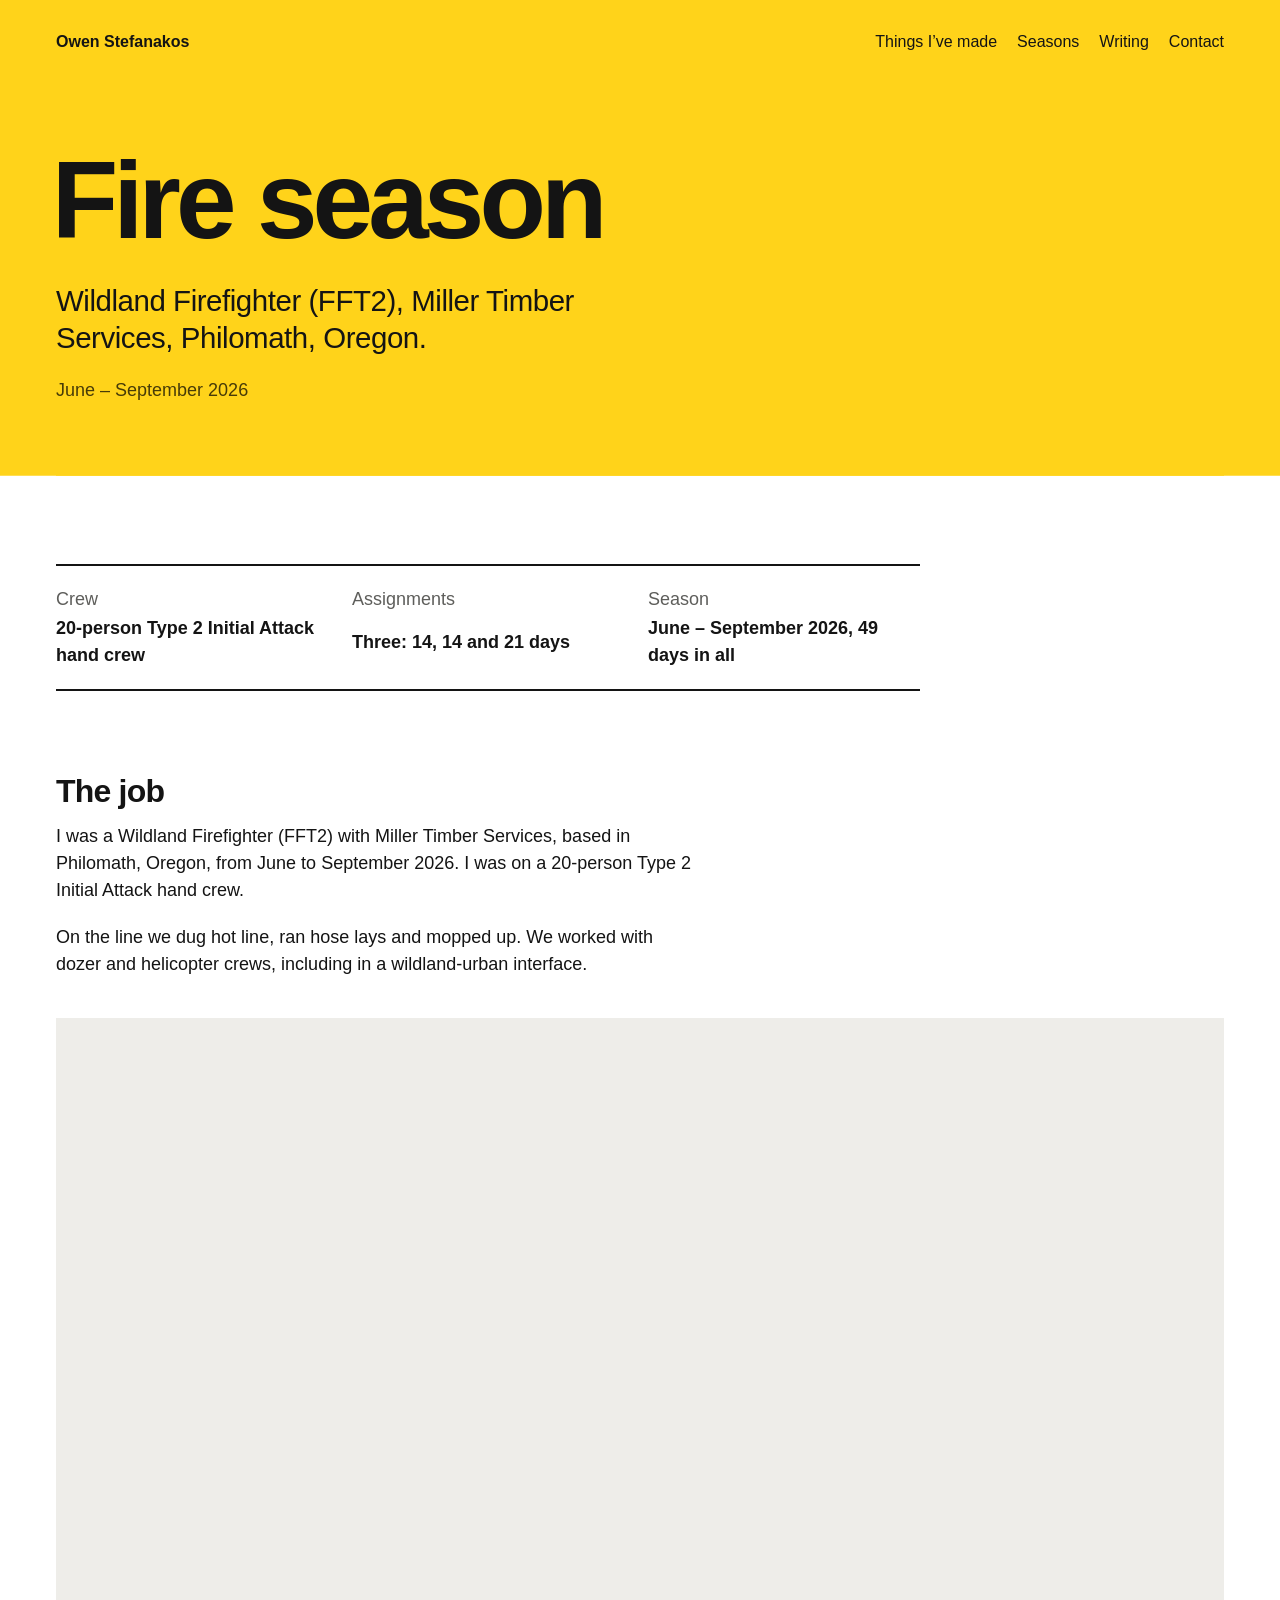
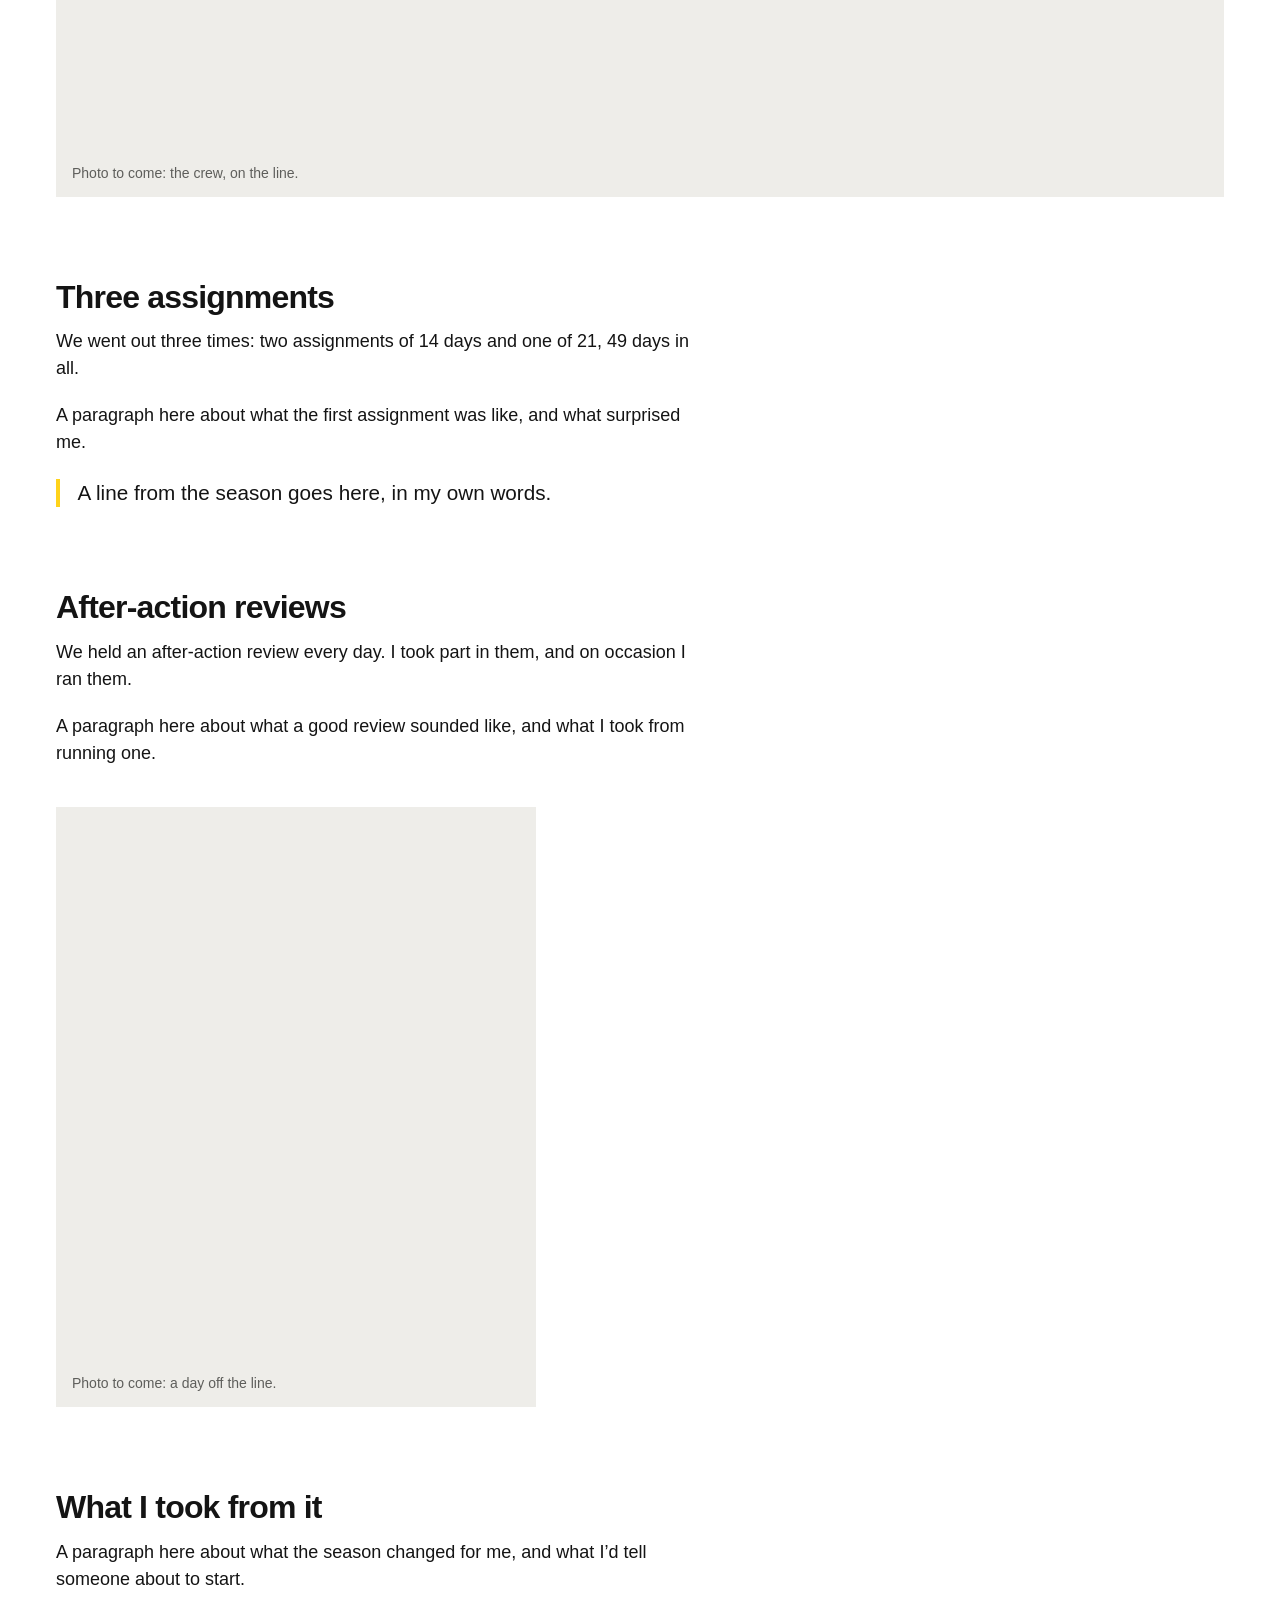
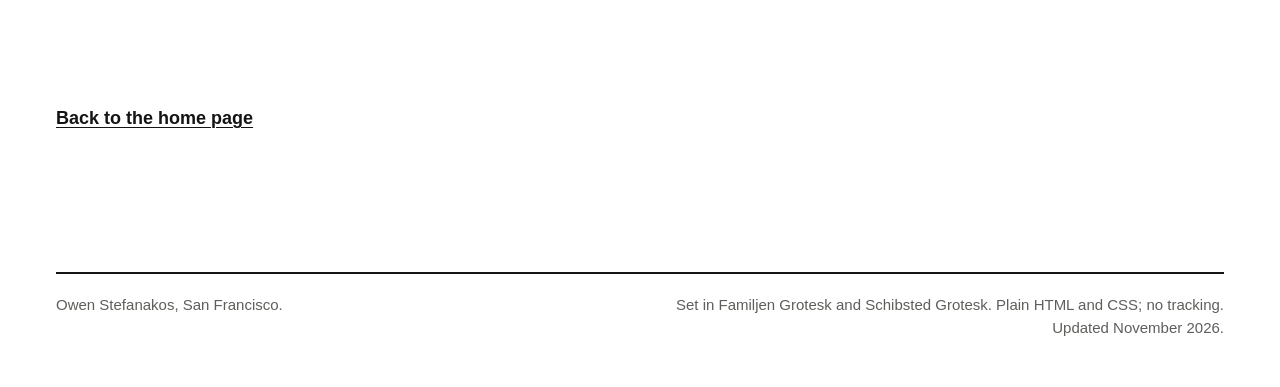
==== fire-season/index.html @ c2322883 "Site v3: yellow opening, two grotesques, Seasons index; pages for the fire season, Procure Maine and" ====
<!doctype html>
<html lang="en">
<head>
<meta charset="utf-8">
<meta name="viewport" content="width=device-width,initial-scale=1">
<title>Fire season · Owen Stefanakos</title>
<meta name="description" content="Owen Stefanakos on the 2026 wildland fire season: a 20-person hand crew, three assignments and 49 days on the line.">
<meta name="color-scheme" content="light dark">
<meta name="theme-color" content="#ffd31a">
<!-- The social card needs full addresses; nothing on the page itself loads from them. -->
<link rel="canonical" href="https://owenstef.github.io/fire-season/">
<meta property="og:type" content="website">
<meta property="og:title" content="Fire season · Owen Stefanakos">
<meta property="og:description" content="Owen Stefanakos on the 2026 wildland fire season: a 20-person hand crew, three assignments and 49 days on the line.">
<meta property="og:url" content="https://owenstef.github.io/fire-season/">
<meta property="og:image" content="https://owenstef.github.io/img/card.png">
<meta property="og:image:width" content="1200">
<meta property="og:image:height" content="630">
<meta property="og:image:alt" content="Owen Stefanakos">
<meta name="twitter:card" content="summary_large_image">
<link rel="icon" href="../img/favicon.png" type="image/png" sizes="32x32">
<link rel="apple-touch-icon" href="../img/apple-touch-icon.png">
<link rel="preload" href="../fonts/familjen-grotesk-latin-wght-normal.woff2" as="font" type="font/woff2" crossorigin>
<link rel="preload" href="../fonts/schibsted-grotesk-latin-wght-normal.woff2" as="font" type="font/woff2" crossorigin>
<link rel="stylesheet" href="../style.css">
</head>
<body>
<a class="skip" href="#main">Skip to the page</a>
<header class="band"><div class="wrap bar"><a class="home" href="../">Owen Stefanakos</a><nav aria-label="Sections"><ul><li><a href="../#made">Things I’ve made</a></li><li><a href="../#seasons">Seasons</a></li><li><a href="../#writing">Writing</a></li><li><a href="../#contact">Contact</a></li></ul></nav></div></header>

<main id="main">
<div class="wrap">
<article>
<header class="piece-head">
<h1>Fire season</h1>
<p class="standfirst">Wildland Firefighter (FFT2), Miller Timber Services, Philomath, Oregon.</p>
<p class="meta">June – September 2026</p>
</header>
<div class="prose">
<dl class="facts">
<div><dt>Crew</dt><dd>20-person Type 2 Initial Attack hand crew</dd></div>
<div><dt>Assignments</dt><dd>Three: 14, 14 and 21 days</dd></div>
<div><dt>Season</dt><dd>June – September 2026, 49 days in all</dd></div>
</dl>

<h2 id="the-job">The job</h2>
<p>I was a Wildland Firefighter (FFT2) with Miller Timber Services, based in Philomath, Oregon, from June to September 2026. I was on a 20-person Type 2 Initial Attack hand crew.</p>
<p>On the line we dug hot line, ran hose lays and mopped up. We worked with dozer and helicopter crews, including in a wildland-urban interface.</p>

<figure class="ph" aria-label="Photo to come"><span class="fill">Photo to come: the crew, on the line.</span></figure>

<h2 id="three-assignments">Three assignments</h2>
<p>We went out three times: two assignments of 14 days and one of 21, 49 days in all.</p>
<p class="fill">A paragraph here about what the first assignment was like, and what surprised me.</p>

<blockquote>
<p class="fill">A line from the season goes here, in my own words.</p>
</blockquote>

<h2 id="after-action-reviews">After-action reviews</h2>
<p>We held an after-action review every day. I took part in them, and on occasion I ran them.</p>
<p class="fill">A paragraph here about what a good review sounded like, and what I took from running one.</p>

<figure class="ph tall" aria-label="Photo to come"><span class="fill">Photo to come: a day off the line.</span></figure>

<h2 id="what-i-took-from-it">What I took from it</h2>
<p class="fill">A paragraph here about what the season changed for me, and what I’d tell someone about to start.</p>
</div>
</article>
<p class="next"><a href="../">Back to the home page</a></p>
</div>
</main>

<div class="wrap">
<footer class="foot">
<p>Owen Stefanakos, San Francisco.</p>
<p>Set in Familjen Grotesk and Schibsted Grotesk. Plain HTML and CSS; no tracking. Updated November 2026.</p>
</footer>
</div>
</body>
</html>
---- style.css ----
/* Owen Stefanakos — one stylesheet for every page.
   To change the look, edit the list just below: colours, the typeface, widths.
   Everything else follows from it. */

/* Two typefaces, both SIL Open Font License (fonts/LICENSE-*.txt):
   Familjen Grotesk for the name and headings, Schibsted Grotesk for reading. */
@font-face {
  font-family: "Familjen Grotesk";
  src: url("fonts/familjen-grotesk-latin-wght-normal.woff2") format("woff2");
  font-weight: 400 700;
  font-display: swap;
}
@font-face {
  font-family: "Schibsted Grotesk";
  src: url("fonts/schibsted-grotesk-latin-wght-normal.woff2") format("woff2");
  font-weight: 400 900;
  font-display: swap;
}

:root {
  --bg: #ffffff;        /* page */
  --ink: #141414;       /* text */
  --muted: #5e5e5b;     /* dates, places, captions */
  --soft: #eeede9;      /* photo placeholders, the odd rule */
  --hl: #ffd31a;        /* the one colour: fire-shirt yellow, used like a highlighter */
  --on-hl: #141414;     /* text on the yellow */
  --font: "Schibsted Grotesk", "Helvetica Neue", Arial, system-ui, sans-serif;
  --display: "Familjen Grotesk", "Helvetica Neue", Arial, system-ui, sans-serif;
  --max: 80rem;         /* widest the page gets */
  --text: 40rem;        /* longest a line of reading text gets */
  --gutter: clamp(1rem, 4.5vw, 3.5rem);
  color-scheme: light dark;
}

@media (prefers-color-scheme: dark) {
  :root {
    --bg: #121211;
    --ink: #edece7;
    --muted: #a4a39d;
    --soft: #242422;
  }
}

/* ---------- base ---------- */

*, *::before, *::after { box-sizing: border-box; }
html { -webkit-text-size-adjust: 100%; text-size-adjust: 100%; }
body {
  margin: 0;
  background: var(--bg);
  color: var(--ink);
  font-family: var(--font);
  font-size: 1.0625rem;
  line-height: 1.5;
  font-kerning: normal;
  -webkit-font-smoothing: antialiased;
}
@media (min-width: 60rem) { body { font-size: 1.125rem; } }

h1, h2, h3, p, ul, ol, figure, dl, dd { margin: 0; }
ul, ol { padding: 0; }
img, svg { display: block; max-width: 100%; height: auto; }

a {
  color: inherit;
  text-decoration-line: underline;
  text-decoration-thickness: 0.075em;
  text-underline-offset: 0.18em;
}
a:hover { background: var(--hl); color: var(--on-hl); text-decoration-color: transparent; }
a:focus-visible { outline: 3px solid var(--ink); outline-offset: 3px; text-decoration: none; }

mark, .hl {
  background: var(--hl);
  color: var(--on-hl);
  padding: 0.02em 0.28em;
  margin: 0 -0.08em;
  -webkit-box-decoration-break: clone;
  box-decoration-break: clone;
}

.skip { position: absolute; left: -999rem; }
.skip:focus { left: var(--gutter); top: 0.75rem; background: var(--hl); color: var(--on-hl); padding: 0.5rem 0.75rem; z-index: 2; }

.wrap { max-width: var(--max); margin: 0 auto; padding: 0 var(--gutter); }

/* Filler Owen has not replaced yet carries class="fill". Uncomment to see it all:
.fill { outline: 2px dashed #e5484d; outline-offset: 2px; } */

/* ---------- top bar ---------- */

.bar {
  display: flex; flex-wrap: wrap; align-items: baseline; justify-content: space-between;
  gap: 0.25rem 1.5rem;
  padding-top: 1.25rem;
  font-size: 1rem;
}
.bar .home { font-weight: 700; text-decoration: none; display: inline-block; padding: 0.6rem 0; }
.bar:has(> .home) { padding-bottom: 0.5rem; }
.bar nav ul { list-style: none; display: flex; flex-wrap: wrap; gap: 0 1.25rem; }
.bar nav a { text-decoration: none; display: inline-block; padding: 0.6rem 0; }
.bar nav a:hover { padding-inline: 0.25rem; margin-inline: -0.25rem; }
.bar nav a[aria-current="page"] { text-decoration: underline; }

/* ---------- home: the opening, a band of the yellow ---------- */

.band { background: var(--hl); color: var(--on-hl); }
header.band { margin-bottom: -1px; padding-bottom: 1px; }
.band .opening { padding-bottom: clamp(3rem, 7vw, 6rem); }
.band a:hover { background: var(--on-hl); color: var(--hl); }
.band a:focus-visible { outline-color: var(--on-hl); }
.band .ph { background: rgb(0 0 0 / 0.085); color: rgb(0 0 0 / 0.7); }
.opening { padding-top: clamp(2rem, 7vw, 5rem); }
.name {
  font-family: var(--display);
  font-size: clamp(3.6rem, 13.5vw, 11.5rem);
  font-weight: 700;
  line-height: 0.84;
  letter-spacing: -0.05em;
  margin-left: -0.055em;
  overflow-wrap: anywhere;
}
.opening-grid {
  display: grid; gap: 2rem;
  margin-top: clamp(1.75rem, 4vw, 3rem);
}
.intro {
  font-size: clamp(1.375rem, 2.55vw, 2.125rem);
  line-height: 1.22;
  letter-spacing: -0.015em;
  max-width: 30ch;
}
.now { margin-top: 1.5rem; max-width: 36rem; }
.now b { font-weight: 700; background: var(--on-hl); color: var(--hl); padding: 0.05em 0.35em; margin-right: 0.35em; }
.opening .ph { aspect-ratio: 4 / 5; }
@media (min-width: 56rem) {
  .opening-grid { grid-template-columns: repeat(12, 1fr); gap: 1.5rem; align-items: start; }
  .opening-grid > .words { grid-column: 1 / span 7; }
  .opening-grid > figure { grid-column: 9 / span 4; margin-top: 0.5rem; }
}

/* ---------- sections ---------- */

.block { margin-top: clamp(5rem, 11vw, 9rem); scroll-margin-top: 1.5rem; }
.block > h2, .block-head h2 {
  font-family: var(--display);
  font-size: clamp(2.25rem, 5.4vw, 4.5rem);
  font-weight: 700;
  line-height: 1;
  letter-spacing: -0.035em;
}
.block-head { display: grid; gap: 0.75rem; margin-bottom: clamp(1.75rem, 4vw, 3rem); }
.block-head p { color: var(--muted); max-width: 34rem; }
.block > h2 { margin-bottom: clamp(1.75rem, 4vw, 3rem); }

h3 { font-family: var(--display); font-size: 1.5rem; font-weight: 700; line-height: 1.15; letter-spacing: -0.02em; }
.years { color: var(--muted); font-weight: 400; }

/* ---------- things I've made ---------- */

.lead-work { display: grid; gap: 1.25rem 1.5rem; }
.lead-work h3 { font-size: clamp(1.75rem, 3.2vw, 2.5rem); }
.lead-work .words p { margin-top: 0.75rem; max-width: 30rem; }
.lead-work .shot { background: var(--soft); padding: clamp(0.75rem, 2.5vw, 2rem) clamp(0.75rem, 2.5vw, 2rem) 0; overflow: hidden; }
.lead-work .shot img { box-shadow: 0 0 0 1px rgb(0 0 0 / 0.06); }
@media (min-width: 56rem) {
  .lead-work { grid-template-columns: repeat(12, 1fr); align-items: end; }
  .lead-work > figure { grid-column: 1 / span 8; }
  .lead-work > .words { grid-column: 9 / span 4; padding-bottom: 0.25rem; }
}

.works { display: grid; gap: 3rem 1.5rem; margin-top: clamp(3.5rem, 7vw, 5.5rem); }
.works .ph { aspect-ratio: 3 / 2; }
.works h3 { margin-top: 1rem; }
.works p { margin-top: 0.5rem; max-width: 32rem; }
@media (min-width: 46rem) { .works { grid-template-columns: 1fr 1fr; } .works > :nth-child(2) { margin-top: clamp(3rem, 8vw, 7rem); } }

.smaller { margin-top: clamp(3.5rem, 7vw, 5rem); display: grid; gap: 0.5rem; }
.smaller h3 { font-size: 1.125rem; font-weight: 700; letter-spacing: 0; }
.smaller ul { list-style: none; display: grid; gap: 0.6rem; max-width: 42rem; }
.smaller li strong { font-weight: 700; }

.more-link { display: inline-block; margin-top: 1rem; font-weight: 700; }

/* ---------- photo placeholders: a <figure class="ph"> until there is a picture ---------- */

.ph {
  background: var(--soft);
  display: flex; align-items: flex-end;
  padding: 0.85rem 1rem;
  color: var(--muted);
  font-size: 0.875rem; line-height: 1.35;
}
figure.photo img { width: 100%; }
figcaption { color: var(--muted); font-size: 0.9375rem; margin-top: 0.6rem; max-width: var(--text); }
.ph figcaption, .ph > span { margin: 0; }

/* ---------- seasons: everything, newest first ---------- */

.seasons { display: grid; }
.year { display: grid; gap: 0.25rem 1.5rem; padding: 1.5rem 0 1.75rem; border-top: 2px solid var(--ink); }
.year:last-child { border-bottom: 2px solid var(--ink); }
.year > h3 { font-size: clamp(1.75rem, 3.4vw, 2.75rem); font-weight: 700; letter-spacing: -0.03em; line-height: 1; }
.year ol { list-style: none; display: grid; gap: 0.9rem; }
.entry { display: grid; gap: 0 1.5rem; }
.entry .when, .entry .where { color: var(--muted); }
.entry .what { max-width: 36rem; }
.entry .what strong { font-weight: 700; }
@media (max-width: 47.99rem) {
  .entry .when { order: 2; font-size: 0.9375rem; }
  .entry .where { order: 3; font-size: 0.9375rem; }
  .entry .when::after { content: ""; }
}
@media (min-width: 48rem) {
  .year { grid-template-columns: repeat(12, 1fr); }
  .year > h3 { grid-column: 1 / span 2; }
  .year ol { grid-column: 3 / span 10; }
  .entry { grid-template-columns: 11rem 1fr 13rem; }
  .entry .where { text-align: right; }
}

/* ---------- writing ---------- */

.writing { display: grid; gap: 2.5rem; }
.feature-piece h3 { font-size: clamp(1.75rem, 3.4vw, 2.75rem); font-weight: 700; letter-spacing: -0.03em; max-width: 22ch; line-height: 1.05; }
.feature-piece .source { color: var(--muted); margin-top: 0.75rem; max-width: 40rem; }
.feature-piece p.abstract { margin-top: 1rem; max-width: var(--text); }
.pieces { list-style: none; display: grid; gap: 0.75rem; }
.pieces .tag { color: var(--muted); }
@media (min-width: 56rem) {
  .writing { grid-template-columns: repeat(12, 1fr); }
  .feature-piece { grid-column: 1 / span 8; }
  .pieces { grid-column: 9 / span 4; align-content: start; padding-top: 0.5rem; }
}

/* ---------- off the clock, contact ---------- */

.big-line {
  font-size: clamp(1.5rem, 3.3vw, 2.75rem);
  line-height: 1.15;
  letter-spacing: -0.02em;
  max-width: 28ch;
}
.aside-line { margin-top: 1.25rem; color: var(--muted); max-width: 36rem; }
.email {
  display: inline-block;
  font-family: var(--display);
  font-size: clamp(1.6rem, 6vw, 4.75rem);
  font-weight: 700; letter-spacing: -0.04em; line-height: 1.05;
  text-decoration-thickness: 0.06em; text-underline-offset: 0.12em;
  overflow-wrap: anywhere;
}
.contact-more { margin-top: 1.25rem; display: flex; flex-wrap: wrap; gap: 0.25rem 1.5rem; }
.contact-more a { display: inline-block; padding: 0.5rem 0; }

/* ---------- footer ---------- */

.foot {
  margin-top: clamp(5rem, 11vw, 9rem);
  padding: 1.25rem 0 3rem;
  border-top: 2px solid var(--ink);
  color: var(--muted); font-size: 0.9375rem;
  display: grid; gap: 0.5rem;
}
@media (min-width: 48rem) { .foot { grid-template-columns: 1fr 1fr; } .foot p:last-child { text-align: right; } }

/* ---------- a page of its own (a write-up) ---------- */

/* The title of a page sits on the yellow, like the opening of the home page. */
.piece-head {
  padding-top: clamp(2rem, 7vw, 5rem); padding-bottom: clamp(2.5rem, 6vw, 4.5rem);
  background: var(--hl); color: var(--on-hl);
  box-shadow: 0 0 0 100vmax var(--hl); clip-path: inset(0 -100vmax);
}
.piece-head a:hover { background: var(--on-hl); color: var(--hl); }
.piece-head h1 {
  font-family: var(--display);
  font-size: clamp(2.75rem, 8.5vw, 7rem);
  font-weight: 700; line-height: 0.92; letter-spacing: -0.045em;
  max-width: 14ch; margin-left: -0.04em;
  overflow-wrap: anywhere;
}
.piece-head .standfirst {
  margin-top: clamp(1.25rem, 3vw, 2rem);
  font-size: clamp(1.3rem, 2.3vw, 1.875rem); line-height: 1.25; letter-spacing: -0.015em;
  max-width: 32ch;
}
.piece-head .meta { margin-top: 1.25rem; color: rgb(0 0 0 / 0.72); }

.prose { margin-top: clamp(3rem, 7vw, 5.5rem); }
.prose > * { max-width: var(--text); }
.prose > * + * { margin-top: 1.1em; }
.prose h2 {
  font-family: var(--display);
  font-size: clamp(1.5rem, 2.6vw, 2rem); font-weight: 700; letter-spacing: -0.025em; line-height: 1.1;
  margin-top: 2.6em; scroll-margin-top: 1.5rem;
}
.prose h2 + * { margin-top: 0.75em; }
.prose ul, .prose ol { padding-left: 1.25em; }
.prose li + li { margin-top: 0.5em; }
.prose li::marker { color: var(--muted); }
.prose strong { font-weight: 700; }
.prose blockquote { margin-left: 0; padding-left: 1.1rem; border-left: 4px solid var(--hl); font-size: 1.15em; line-height: 1.35; }
.prose figure { max-width: 100%; margin-top: 2.5rem; margin-bottom: 2.5rem; }
.prose figure.wide { max-width: 100%; }
.prose figure.mid { max-width: 54rem; }
.prose figure.narrow { max-width: 24.375rem; }
.prose .ph { aspect-ratio: 3 / 2; }
.prose .ph.tall { aspect-ratio: 4 / 5; max-width: 30rem; }
.prose .shot { background: var(--soft); padding: clamp(0.75rem, 2.5vw, 2rem); }
.prose .facts { display: grid; gap: 0.5rem 1.5rem; padding: 1.25rem 0; border-top: 2px solid var(--ink); border-bottom: 2px solid var(--ink); max-width: 54rem; }
.prose .facts dt { color: var(--muted); }
.prose .facts dd { margin: 0; font-weight: 700; }
@media (min-width: 40rem) { .prose .facts { grid-template-columns: repeat(3, 1fr); } .prose .facts div { display: grid; gap: 0.15rem; } }

.next { margin-top: clamp(4rem, 9vw, 7rem); font-weight: 700; }

/* Diagrams in a write-up (inline SVG) */
.diagram text { fill: var(--ink); font-family: var(--font); }
.diagram .lbl { font-weight: 700; }
.diagram .box { fill: none; stroke: var(--ink); stroke-width: 1.5; }
.diagram .key { fill: var(--hl); stroke: var(--ink); stroke-width: 1.5; }
.diagram .key + text, .diagram .key ~ text.on-key { fill: var(--on-hl); }
.diagram .flow { fill: none; stroke: var(--ink); stroke-width: 1.5; }
.diagram .tip { fill: var(--ink); stroke: none; }
.diagram .rule { stroke: var(--soft); stroke-width: 2; }
.diagram-tall { display: none; }
@media (max-width: 40rem) { .diagram-wide { display: none; } .diagram-tall { display: block; } }

/* ---------- movement: pages cross-fade where the browser can ---------- */

@view-transition { navigation: auto; }
@media (prefers-reduced-motion: reduce) {
  @view-transition { navigation: none; }
  html { scroll-behavior: auto; }
}
@media (prefers-reduced-motion: no-preference) { html { scroll-behavior: smooth; } }
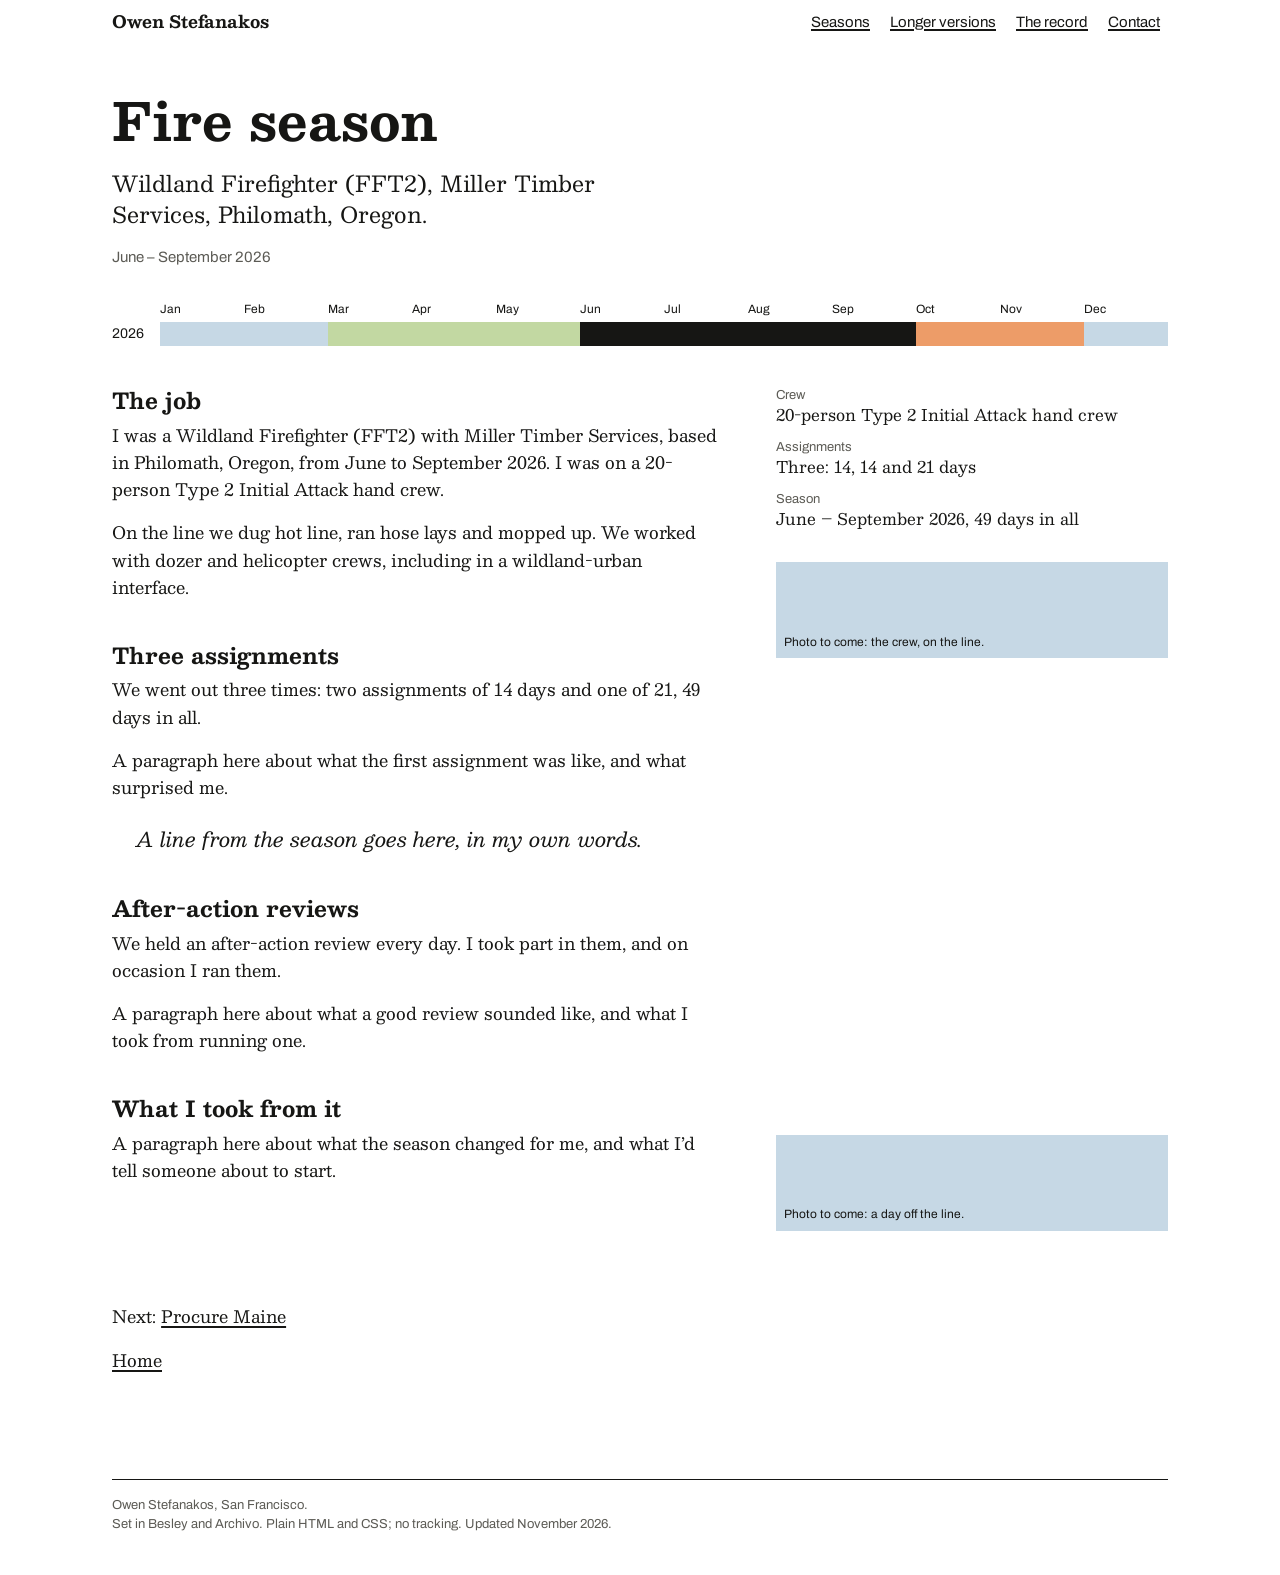
==== commit 79761088: "Site v4: a chart of seasons, Besley and Archivo, margin-column pages (from job-search-agent b2ffe3f)" ====
--- a/fire-season/index.html
+++ b/fire-season/index.html
@@ -1,4 +1,4 @@
-<!doctype html>
+<!DOCTYPE html>
 <html lang="en">
 <head>
 <meta charset="utf-8">
@@ -6,7 +6,8 @@
 <title>Fire season · Owen Stefanakos</title>
 <meta name="description" content="Owen Stefanakos on the 2026 wildland fire season: a 20-person hand crew, three assignments and 49 days on the line.">
 <meta name="color-scheme" content="light dark">
-<meta name="theme-color" content="#ffd31a">
+<meta name="theme-color" content="#ffffff" media="(prefers-color-scheme: light)">
+<meta name="theme-color" content="#131312" media="(prefers-color-scheme: dark)">
 <!-- The social card needs full addresses; nothing on the page itself loads from them. -->
 <link rel="canonical" href="https://owenstef.github.io/fire-season/">
 <meta property="og:type" content="website">
@@ -20,34 +21,50 @@
 <meta name="twitter:card" content="summary_large_image">
 <link rel="icon" href="../img/favicon.png" type="image/png" sizes="32x32">
 <link rel="apple-touch-icon" href="../img/apple-touch-icon.png">
-<link rel="preload" href="../fonts/familjen-grotesk-latin-wght-normal.woff2" as="font" type="font/woff2" crossorigin>
-<link rel="preload" href="../fonts/schibsted-grotesk-latin-wght-normal.woff2" as="font" type="font/woff2" crossorigin>
+<link rel="preload" href="../fonts/besley-latin-wght-normal.woff2" as="font" type="font/woff2" crossorigin>
+<link rel="preload" href="../fonts/archivo-latin-wdth-normal.woff2" as="font" type="font/woff2" crossorigin>
 <link rel="stylesheet" href="../style.css">
 </head>
 <body>
 <a class="skip" href="#main">Skip to the page</a>
-<header class="band"><div class="wrap bar"><a class="home" href="../">Owen Stefanakos</a><nav aria-label="Sections"><ul><li><a href="../#made">Things I’ve made</a></li><li><a href="../#seasons">Seasons</a></li><li><a href="../#writing">Writing</a></li><li><a href="../#contact">Contact</a></li></ul></nav></div></header>
 
-<main id="main">
-<div class="wrap">
+<header class="wrap top">
+<a class="name" href="../">Owen Stefanakos</a>
+<nav aria-label="Sections">
+<ul>
+<li><a href="../#seasons">Seasons</a></li>
+<li><a href="../#longer">Longer versions</a></li>
+<li><a href="../#record">The record</a></li>
+<li><a href="../#contact">Contact</a></li>
+</ul>
+</nav>
+</header>
+
+<main id="main" class="wrap">
 <article>
-<header class="piece-head">
+<header class="pagehead">
 <h1>Fire season</h1>
-<p class="standfirst">Wildland Firefighter (FFT2), Miller Timber Services, Philomath, Oregon.</p>
+<p class="lede">Wildland Firefighter (FFT2), Miller Timber Services, Philomath, Oregon.</p>
 <p class="meta">June – September 2026</p>
 </header>
-<div class="prose">
-<dl class="facts">
+<div class="strip big" aria-hidden="true">
+<div class="mo"><span data-m="J">Jan</span><span data-m="F">Feb</span><span data-m="M">Mar</span><span data-m="A">Apr</span><span data-m="M">May</span><span data-m="J">Jun</span><span data-m="J">Jul</span><span data-m="A">Aug</span><span data-m="S">Sep</span><span data-m="O">Oct</span><span data-m="N">Nov</span><span data-m="D">Dec</span></div>
+<div class="sr"><span>2026</span><div><i class="sb f6 t9"></i></div></div>
+</div>
+
+<div class="body">
+<aside class="facts side" aria-label="Facts">
+<dl>
 <div><dt>Crew</dt><dd>20-person Type 2 Initial Attack hand crew</dd></div>
 <div><dt>Assignments</dt><dd>Three: 14, 14 and 21 days</dd></div>
 <div><dt>Season</dt><dd>June – September 2026, 49 days in all</dd></div>
 </dl>
+</aside>
 
 <h2 id="the-job">The job</h2>
 <p>I was a Wildland Firefighter (FFT2) with Miller Timber Services, based in Philomath, Oregon, from June to September 2026. I was on a 20-person Type 2 Initial Attack hand crew.</p>
+<figure class="ph side" aria-label="Photo to come"><span class="fill">Photo to come: the crew, on the line.</span></figure>
 <p>On the line we dug hot line, ran hose lays and mopped up. We worked with dozer and helicopter crews, including in a wildland-urban interface.</p>
-
-<figure class="ph" aria-label="Photo to come"><span class="fill">Photo to come: the crew, on the line.</span></figure>
 
 <h2 id="three-assignments">Three assignments</h2>
 <p>We went out three times: two assignments of 14 days and one of 21, 49 days in all.</p>
@@ -61,21 +78,23 @@
 <p>We held an after-action review every day. I took part in them, and on occasion I ran them.</p>
 <p class="fill">A paragraph here about what a good review sounded like, and what I took from running one.</p>
 
-<figure class="ph tall" aria-label="Photo to come"><span class="fill">Photo to come: a day off the line.</span></figure>
-
 <h2 id="what-i-took-from-it">What I took from it</h2>
+<figure class="ph side" aria-label="Photo to come"><span class="fill">Photo to come: a day off the line.</span></figure>
 <p class="fill">A paragraph here about what the season changed for me, and what I’d tell someone about to start.</p>
 </div>
 </article>
-<p class="next"><a href="../">Back to the home page</a></p>
-</div>
+
+<nav class="next" aria-label="Next page">
+<p>Next: <a href="../procure-maine/">Procure Maine</a></p>
+<p><a href="../">Home</a></p>
+</nav>
 </main>
 
-<div class="wrap">
-<footer class="foot">
+<footer class="wrap">
+<div class="foot">
 <p>Owen Stefanakos, San Francisco.</p>
-<p>Set in Familjen Grotesk and Schibsted Grotesk. Plain HTML and CSS; no tracking. Updated November 2026.</p>
+<p>Set in Besley and Archivo. Plain HTML and CSS; no tracking. Updated November 2026.</p>
+</div>
 </footer>
-</div>
 </body>
 </html>
--- a/style.css
+++ b/style.css
@@ -1,337 +1,705 @@
-/* Owen Stefanakos — one stylesheet for every page.
-   To change the look, edit the list just below: colours, the typeface, widths.
+/* Owen Stefanakos: one stylesheet for the whole site.
+   To change the look, edit the list of tokens just below: colours, typefaces, widths.
    Everything else follows from it. */
 
-/* Two typefaces, both SIL Open Font License (fonts/LICENSE-*.txt):
-   Familjen Grotesk for the name and headings, Schibsted Grotesk for reading. */
-@font-face {
-  font-family: "Familjen Grotesk";
-  src: url("fonts/familjen-grotesk-latin-wght-normal.woff2") format("woff2");
-  font-weight: 400 700;
-  font-display: swap;
-}
-@font-face {
-  font-family: "Schibsted Grotesk";
-  src: url("fonts/schibsted-grotesk-latin-wght-normal.woff2") format("woff2");
-  font-weight: 400 900;
-  font-display: swap;
-}
+/* ---------- tokens ---------- */
 
 :root {
-  --bg: #ffffff;        /* page */
-  --ink: #141414;       /* text */
-  --muted: #5e5e5b;     /* dates, places, captions */
-  --soft: #eeede9;      /* photo placeholders, the odd rule */
-  --hl: #ffd31a;        /* the one colour: fire-shirt yellow, used like a highlighter */
-  --on-hl: #141414;     /* text on the yellow */
-  --font: "Schibsted Grotesk", "Helvetica Neue", Arial, system-ui, sans-serif;
-  --display: "Familjen Grotesk", "Helvetica Neue", Arial, system-ui, sans-serif;
-  --max: 80rem;         /* widest the page gets */
-  --text: 40rem;        /* longest a line of reading text gets */
-  --gutter: clamp(1rem, 4.5vw, 3.5rem);
+  --paper: #ffffff;     /* page background */
+  --ink: #161614;       /* text, bars, lines */
+  --muted: #5c5b55;     /* small print: dates, places, captions */
+  --winter: #c6d8e5;    /* the four season fields behind the chart */
+  --spring: #c2d8a2;
+  --summer: #ffd42e;
+  --hl: #ffd42e;        /* link highlighter: stays bright in the dark scheme too */
+  --fall: #ed9c68;
+  --line: #161614;      /* the one line over the footer */
+  --serif: "Besley", "Besley Fallback", Georgia, serif;
+  --sans: "Archivo", "Archivo Fallback", Arial, sans-serif;
+  --measure: 72rem;     /* widest the page gets */
+  --prose: 38rem;       /* longest a line of reading text gets */
+  --gap: clamp(3.5rem, 8vw, 6rem);   /* space between sections */
+  --side: clamp(1.125rem, 4vw, 3rem);
+  --yc: 3.75rem;          /* width of the year column in the chart */
   color-scheme: light dark;
 }
+@media (min-width: 60rem) { :root { --yc: 4.5rem; } }
 
 @media (prefers-color-scheme: dark) {
   :root {
-    --bg: #121211;
+    --paper: #131312;
     --ink: #edece7;
-    --muted: #a4a39d;
-    --soft: #242422;
+    --muted: #a3a29b;
+    --winter: #24425a;
+    --spring: #33522a;
+    --summer: #776000;
+    --fall: #713a1b;
   }
 }
 
+/* ---------- fonts ----------
+   Besley (a Clarendon) for the name, headings and reading; Archivo (a gothic,
+   with a width axis) for small print and the chart. Both SIL Open Font
+   License, files and licences in fonts/. The two "Fallback" faces are the
+   system font stretched to the same size, so the page does not jump when the
+   real font arrives. */
+@font-face {
+  font-family: "Besley";
+  src: url("fonts/besley-latin-wght-normal.woff2") format("woff2");
+  font-weight: 400 900;
+  font-style: normal;
+  font-display: swap;
+}
+@font-face {
+  font-family: "Besley";
+  src: url("fonts/besley-latin-wght-italic.woff2") format("woff2");
+  font-weight: 400 900;
+  font-style: italic;
+  font-display: swap;
+}
+@font-face {
+  font-family: "Archivo";
+  src: url("fonts/archivo-latin-wdth-normal.woff2") format("woff2");
+  font-weight: 100 900;
+  font-stretch: 62% 125%;
+  font-style: normal;
+  font-display: swap;
+}
+@font-face {
+  font-family: "Besley Fallback";
+  src: local("Georgia");
+  size-adjust: 107%;
+}
+@font-face {
+  font-family: "Archivo Fallback";
+  src: local("Arial");
+  size-adjust: 97.4%;
+}
+
+/* To see every placeholder on the page, uncomment this rule.
+.fill { outline: 2px dashed #d33; outline-offset: 2px; } */
+
 /* ---------- base ---------- */
 
 *, *::before, *::after { box-sizing: border-box; }
-html { -webkit-text-size-adjust: 100%; text-size-adjust: 100%; }
+html {
+  -webkit-text-size-adjust: 100%;
+  text-size-adjust: 100%;
+  scroll-behavior: smooth;
+  scroll-padding-top: 1rem;
+}
 body {
   margin: 0;
-  background: var(--bg);
+  background: var(--paper);
   color: var(--ink);
-  font-family: var(--font);
+  font-family: var(--serif);
   font-size: 1.0625rem;
+  line-height: 1.6;
+  font-kerning: normal;
+  overflow-wrap: break-word;
+  -webkit-font-smoothing: antialiased;
+}
+h1, h2, h3, p, ul, ol, figure { margin: 0; }
+ul, ol { padding: 0; list-style: none; }
+img { max-width: 100%; }
+
+@view-transition { navigation: auto; }
+@media (prefers-reduced-motion: reduce) {
+  html { scroll-behavior: auto; }
+  @view-transition { navigation: none; }
+}
+
+.wrap {
+  max-width: var(--measure);
+  margin-inline: auto;
+  padding-inline: var(--side);
+}
+
+/* Links: ink and underlined; highlighter yellow when pointed at or focused. */
+a {
+  color: var(--ink);
+  text-decoration: underline;
+  text-decoration-thickness: 1.5px;
+  text-underline-offset: .15em;
+}
+a:hover, a:focus-visible {
+  background: var(--hl);
+  color: #161614;
+}
+:focus-visible {
+  outline: 3px solid var(--ink);
+  outline-offset: 3px;
+}
+
+.skip {
+  position: absolute;
+  left: -999rem;
+  top: 0;
+  padding: .75rem 1rem;
+  background: var(--paper);
+  font-family: var(--sans);
+}
+.skip:focus { left: 0; z-index: 10; }
+
+/* Every heading: Besley bold. */
+h2 {
+  font-weight: 700;
+  font-size: 1.75rem;
+  line-height: 1.2;
+  margin-bottom: .5rem;
+}
+h3 { font-weight: 600; font-size: 1.25rem; line-height: 1.25; }
+section { margin-top: var(--gap); }
+section > p { max-width: var(--prose); }
+#seasons > p { max-width: none; }
+#seasons { margin-top: 3rem; }
+
+/* ---------- top line ---------- */
+/* The home page has only the nav; the other pages put the name before it. */
+
+.top {
+  display: flex;
+  flex-wrap: wrap;
+  align-items: center;
+  column-gap: 1rem;
+}
+.top nav { flex: 1 1 auto; }
+.top .name {
+  font-family: var(--serif);
+  font-weight: 700;
+  font-size: 1.0625rem;
+  text-decoration: none;
+}
+.top .name:hover, .top .name:focus-visible { text-decoration: underline; }
+.top ul {
+  display: flex;
+  flex-wrap: wrap;
+  justify-content: flex-end;
+  column-gap: .25rem;
+  font-family: var(--sans);
+  font-size: .9375rem;
+}
+.top ul a {
+  display: inline-flex;
+  align-items: center;
+  min-height: 2.75rem;
+  padding-inline: .5rem;
+}
+.top .name { display: inline-flex; align-items: center; min-height: 2.75rem; }
+@media (max-width: 30rem) {
+  .top nav { flex-basis: 100%; }
+  .top ul { justify-content: flex-start; column-gap: 0; margin-inline: -.5rem; }
+  .top ul a { padding-inline: .4rem; }
+}
+
+/* ---------- masthead ---------- */
+
+.mast {
+  display: grid;
+  grid-template-columns: repeat(12, minmax(0, 1fr));
+  column-gap: 1.5rem;
+  margin-top: .25rem;
+}
+.mast h1 {
+  grid-column: 1 / 9;
+  font-weight: 700;
+  font-size: clamp(2.25rem, 1.4rem + 3.2vw, 3.5rem);
+  line-height: 1.05;
+  overflow-wrap: anywhere;   /* only matters at extreme zoom */
+}
+.intro {
+  grid-column: 1 / 9;
+  max-width: 40rem;
+  margin-top: 1rem;
+  font-size: clamp(1.1875rem, 1rem + .9vw, 1.5rem);
+  line-height: 1.4;
+}
+.now { grid-column: 1 / 9; max-width: var(--prose); margin-top: 1rem; }
+.now b { font-weight: 700; }
+
+/* Portrait slot and the three contact lines, bottom-aligned with the text. */
+.mast-side {
+  grid-column: 9 / 13;
+  grid-row: 1 / 4;
+  align-self: start;
+  justify-self: end;
+  width: 11rem;
+  margin: .5rem 0 -2rem;   /* lines the portrait up with the top of the name's letters; it may hang into the gap below, so it does not push the chart down */
+  display: flex;
+  flex-direction: column;
+  gap: .875rem;
+  font-family: var(--sans);
+  font-size: .9375rem;
   line-height: 1.5;
-  font-kerning: normal;
-  -webkit-font-smoothing: antialiased;
-}
-@media (min-width: 60rem) { body { font-size: 1.125rem; } }
-
-h1, h2, h3, p, ul, ol, figure, dl, dd { margin: 0; }
-ul, ol { padding: 0; }
-img, svg { display: block; max-width: 100%; height: auto; }
-
-a {
-  color: inherit;
-  text-decoration-line: underline;
-  text-decoration-thickness: 0.075em;
-  text-underline-offset: 0.18em;
-}
-a:hover { background: var(--hl); color: var(--on-hl); text-decoration-color: transparent; }
-a:focus-visible { outline: 3px solid var(--ink); outline-offset: 3px; text-decoration: none; }
-
-mark, .hl {
-  background: var(--hl);
-  color: var(--on-hl);
-  padding: 0.02em 0.28em;
-  margin: 0 -0.08em;
-  -webkit-box-decoration-break: clone;
-  box-decoration-break: clone;
-}
-
-.skip { position: absolute; left: -999rem; }
-.skip:focus { left: var(--gutter); top: 0.75rem; background: var(--hl); color: var(--on-hl); padding: 0.5rem 0.75rem; z-index: 2; }
-
-.wrap { max-width: var(--max); margin: 0 auto; padding: 0 var(--gutter); }
-
-/* Filler Owen has not replaced yet carries class="fill". Uncomment to see it all:
-.fill { outline: 2px dashed #e5484d; outline-offset: 2px; } */
-
-/* ---------- top bar ---------- */
-
-.bar {
-  display: flex; flex-wrap: wrap; align-items: baseline; justify-content: space-between;
-  gap: 0.25rem 1.5rem;
-  padding-top: 1.25rem;
+}
+.mast-side .portrait { width: 11rem; }
+.mast-side p { display: block; }
+
+@media (max-width: 47.99rem) {
+  .mast { grid-template-columns: minmax(0, 1fr) 5.5rem; column-gap: 1rem; }
+  .mast h1 { grid-column: 1; grid-row: 1; align-self: end; }
+  .mast-side { display: contents; }
+  .mast-side .portrait {
+    grid-column: 2; grid-row: 1;
+    width: 5.5rem;
+    margin-top: 0;
+  }
+  .intro, .now { grid-column: 1 / -1; }
+  .mast-side .lines {
+    grid-column: 1 / -1;
+    margin-top: 1rem;
+    font-family: var(--sans);
+    font-size: .9375rem;
+    line-height: 1.5;
+  }
+}
+
+/* ---------- photo slot ---------- */
+
+.ph {
+  display: flex;
+  align-items: flex-end;
+  padding: .5rem;
+  background: var(--winter);
+  font-family: var(--sans);
+  font-size: .75rem;
+  line-height: 1.3;
+  color: var(--ink);
+  overflow: hidden;
+}
+.portrait { aspect-ratio: 4 / 5; }
+@media (max-width: 47.99rem) { .ph { padding: .375rem; } }
+.photo img { width: 100%; height: auto; display: block; }
+
+/* ---------- the chart ---------- */
+
+.key {
+  margin-top: 1rem;
+  font-family: var(--sans);
+  font-size: .875rem;
+  color: var(--muted);
+  max-width: none;
+  display: flex;
+  flex-wrap: wrap;
+  gap: .25rem 1.25rem;
+}
+.key span { display: inline-flex; align-items: baseline; }
+.key i {
+  display: inline-block;
+  width: 1.5rem;
+  height: .75rem;
+  margin-right: .375rem;
+  flex: none;
+  background: var(--ink);
+}
+/* the second swatch is a small bracket, like a role in the chart */
+.key i.o { height: .5rem; background: none; border: 2px solid var(--ink); border-top: 0; }
+
+
+.chart {
+  position: relative;
+  margin-top: 1rem;
+  font-family: var(--sans);
+  background: var(--paper);
+}
+/* The four season fields, painted once behind everything: one gradient
+   across the twelve month columns (Jan-Feb, Mar-May, Jun-Aug, Sep-Nov, Dec). */
+.chart::before {
+  content: "";
+  position: absolute;
+  top: 0; bottom: 0; right: 0;
+  left: var(--yc);
+  background: linear-gradient(to right,
+    var(--winter) 0 16.667%,
+    var(--spring) 16.667% 41.667%,
+    var(--summer) 41.667% 66.667%,
+    var(--fall) 66.667% 91.667%,
+    var(--winter) 91.667% 100%);
+}
+.chart > * { position: relative; }
+
+/* Header: season names, then month names, on the same twelve columns. */
+.hd {
+  display: grid;
+  grid-template-columns: var(--yc) repeat(12, minmax(0, 1fr));
+  padding-top: .5rem;
+}
+.hd ol { display: contents; }
+.hd .seasons li {
+  font-weight: 600;
+  font-size: .875rem;
+  line-height: 1.5;
+  padding-left: .375rem;
+  white-space: nowrap;
+}
+.hd .months li {
+  font-size: 0;                  /* narrow screens: one letter, from data-m */
+  line-height: 1.5;
+  padding-left: .375rem;
+  padding-bottom: .125rem;
+}
+.hd .months li::before { content: attr(data-m); font-size: .75rem; }
+.s-w  { grid-column: 2 / 4; }
+.s-sp { grid-column: 4 / 7; }
+.s-su { grid-column: 7 / 10; }
+.s-f  { grid-column: 10 / 13; }
+.hd .months li:first-child { grid-column: 2; }
+@media (min-width: 60rem) {
+  .hd .months li { font-size: .75rem; }
+  .hd .months li::before { content: none; }
+}
+@media (max-width: 29.99rem) { .hd .seasons { display: none; } }
+@media (max-width: 15rem) {   /* only at extreme zoom */
+  .hd .months { display: none; }
+  .top ul { margin-inline: 0; }
+  .top ul a { padding-inline: .1rem; }
+  .mast { grid-template-columns: minmax(0, 1fr) 3rem; }
+  .mast-side .portrait { width: 3rem; }
+}
+@media (max-width: 59.99rem) { .hd .seasons li { font-size: .75rem; padding-left: .25rem; } .hd .months li { padding-left: .25rem; } }
+
+/* One year: numeral on the paper, then twelve month columns of bars. */
+.yr {
+  display: grid;
+  grid-template-columns: var(--yc) minmax(0, 1fr);
+  border-top: 3px solid var(--paper);
+}
+.y {
+  align-self: stretch;
+  padding-top: .375rem;
+  background: var(--paper);
+  font-weight: 700;
+  font-size: 1.25rem;
+  line-height: 1;
+}
+@media (min-width: 60rem) { .y { line-height: 1.65rem; } }
+.hd + .yr { border-top-width: 3px; }
+.yr ol {
+  display: grid;
+  grid-template-columns: repeat(12, minmax(0, 1fr));
+  grid-auto-rows: .5rem;
+  grid-auto-flow: row dense;
+  row-gap: .1875rem;
+  padding-block: .375rem;
+}
+@media (min-width: 60rem) {
+  .yr ol { grid-auto-rows: 1.65rem; row-gap: .25rem; }
+}
+
+/* A bar. Classes f1..f12 = first month, t1..t12 = last month, r1..r12 = where
+   the room for a label ends (short bars and marks only). */
+.b {
+  position: relative;
+  grid-column: var(--f) / calc(var(--t) + 1);
+  display: flex;
+  align-items: center;
+  min-width: 0;
+}
+.job { background: var(--ink); color: var(--paper); margin-inline: 1px; }   /* 1px in at each end: neighbours never touch */
+/* A role is a bracket: a 2px line along the bottom with a tick at each end. */
+.role { color: var(--ink); align-items: flex-end; }
+.role:not(.short)::after {
+  content: "";
+  position: absolute;
+  left: 0; right: 0; bottom: 0;
+  height: .4rem;
+  border: 2px solid var(--ink);
+  border-top: 0;
+}
+.role .lb { padding: 0 .375rem calc(.3rem + 2px); }
+.lb {
+  font-size: clamp(.71875rem, .5rem + .4vw, .8125rem);   /* a little smaller near 960px so labels fit */
+  font-stretch: 88%;
+  line-height: 1;
+  white-space: nowrap;
+  padding-inline: .5rem;
+}
+.lb b { font-weight: 600; }
+.lb span { font-weight: 400; margin-left: .25rem; }
+
+/* Short bar: too short for its label, so the label sits to the right, on the
+   field. The li spans the extra room; ::before draws the bar over f..t only. */
+.b.short, .b.mark { grid-column: var(--f) / calc(var(--r) + 1); background: none; border: 0; color: var(--ink); }
+.b.short::before, .b.mark::before {
+  content: "";
+  flex: none;
+  align-self: stretch;
+  background: var(--ink);
+}
+.short::before {
+  width: calc(100% * (var(--t) - var(--f) + 1) / (var(--r) - var(--f) + 1) - 2px);
+  margin-inline: 1px;
+}
+.short.role::before {
+  align-self: flex-end;
+  height: .4rem;
+  margin: 0;
+  width: calc(100% * (var(--t) - var(--f) + 1) / (var(--r) - var(--f) + 1));
+  background: none;
+  border: 2px solid var(--ink);
+  border-top: 0;
+}
+.short .lb, .mark .lb { padding-inline: .5rem 0; }
+.short.role .lb { padding: 0 0 calc(.3rem + 2px) .5rem; }
+/* if a label is wider than its room (very large text), it wraps instead of sticking out */
+.short .lb, .mark .lb { white-space: normal; min-width: 0; }
+/* Mark: a single event, a dot at the start of the month and a label after it. */
+.b.mark::before {
+  width: .5rem;
+  height: .5rem;
+  align-self: center;
+  border-radius: 50%;
+}
+
+/* Month and bar positions. */
+.f1{--f:1}.f2{--f:2}.f3{--f:3}.f4{--f:4}.f5{--f:5}.f6{--f:6}
+.f7{--f:7}.f8{--f:8}.f9{--f:9}.f10{--f:10}.f11{--f:11}.f12{--f:12}
+.t1{--t:1}.t2{--t:2}.t3{--t:3}.t4{--t:4}.t5{--t:5}.t6{--t:6}
+.t7{--t:7}.t8{--t:8}.t9{--t:9}.t10{--t:10}.t11{--t:11}.t12{--t:12}
+.r1{--r:1}.r2{--r:2}.r3{--r:3}.r4{--r:4}.r5{--r:5}.r6{--r:6}
+.r7{--r:7}.r8{--r:8}.r9{--r:9}.r10{--r:10}.r11{--r:11}.r12{--r:12}
+
+/* Narrow screens: the chart becomes a small picture; the record gives the words. */
+@media (max-width: 59.99rem) {
+  .lb {
+    position: absolute;
+    width: 1px; height: 1px;
+    overflow: hidden;
+    clip-path: inset(50%);
+    padding: 0;
+  }
+  .b.short { grid-column: var(--f) / calc(var(--t) + 1); }
+  .b.short::before { width: calc(100% - 2px); }
+  .b.short.role::before { width: 100%; }
+  .b.mark { grid-column: var(--f) / calc(var(--f) + 1); justify-content: center; }   /* dot centred in its month */
+  .role:not(.short)::after { border-width: 1.5px; }
+}
+@media (min-width: 60rem) {
+  .b:not(.short):not(.mark) { overflow: hidden; }
+}
+
+/* ---------- strip: one year row, small on the home page, large (.big) on the pages of their own ---------- */
+
+.strip { display: grid; row-gap: .1875rem; }
+.sr { display: grid; grid-template-columns: 2.5rem minmax(0, 1fr); align-items: center; }
+.sr > span { font-family: var(--sans); font-size: .75rem; line-height: 1; color: var(--muted); }
+.sr > div {
+  display: grid;
+  grid-template-columns: repeat(12, minmax(0, 1fr));
+  height: .75rem;
+  background: linear-gradient(to right,
+    var(--winter) 0 16.667%,
+    var(--spring) 16.667% 41.667%,
+    var(--summer) 41.667% 66.667%,
+    var(--fall) 66.667% 91.667%,
+    var(--winter) 91.667% 100%);
+}
+.sb { grid-column: var(--f) / calc(var(--t) + 1); grid-row: 1; background: var(--ink); }
+.sb.mark {
+  grid-column: var(--f);
+  background: var(--ink);
+  width: .5rem; height: .5rem;
+  align-self: center;
+  border-radius: 50%;
+}
+
+/* the large strip: month names above, then one 1.5rem track per year */
+.strip.big { margin-block: 2rem 2.5rem; row-gap: .25rem; }
+.strip.big .mo {
+  display: grid;
+  grid-template-columns: repeat(12, minmax(0, 1fr));
+  margin-left: 3rem;
+  font-family: var(--sans);
+  line-height: 1.5;
+}
+.strip.big .mo span { font-size: .75rem; }
+@media (max-width: 47.99rem) {   /* one letter per month, from data-m */
+  .strip.big .mo span { font-size: 0; }
+  .strip.big .mo span::before { content: attr(data-m); font-size: .75rem; }
+}
+.strip.big .sr { grid-template-columns: 3rem minmax(0, 1fr); }
+.strip.big .sr + .sr { margin-top: .1875rem; }
+.strip.big .sr > span { font-size: .875rem; color: var(--ink); }
+.strip.big .sr > div { height: 1.5rem; }
+.strip.big .sb.mark { width: 1rem; height: 1rem; }
+
+/* ---------- the longer versions ---------- */
+
+.longer {
+  display: grid;
+  grid-template-columns: repeat(4, minmax(0, 1fr));
+  gap: 2rem 1.75rem;
+  margin-top: 1.5rem;
+}
+.longer article { display: flex; flex-direction: column; gap: .75rem; }
+.longer h3 { font-size: 1.25rem; font-weight: 600; }
+.longer p { font-size: 1rem; line-height: 1.5; }
+@media (max-width: 59.99rem) { .longer { grid-template-columns: repeat(2, minmax(0, 1fr)); } }
+@media (max-width: 33.99rem) { .longer { grid-template-columns: 1fr; } }
+
+/* ---------- the record ---------- */
+
+.rec { margin-top: 1.5rem; display: grid; row-gap: 1.75rem; }
+.rec .yrow { display: grid; grid-template-columns: 4.5rem minmax(0, 1fr); }
+.rec h3 { font-weight: 700; font-size: 1.25rem; line-height: 1.5; }
+.rec .entry {
+  display: grid;
+  grid-template-columns: 9.5rem minmax(0, 1fr) 11rem;
+  column-gap: 1.25rem;
+  padding-block: .1875rem;
   font-size: 1rem;
-}
-.bar .home { font-weight: 700; text-decoration: none; display: inline-block; padding: 0.6rem 0; }
-.bar:has(> .home) { padding-bottom: 0.5rem; }
-.bar nav ul { list-style: none; display: flex; flex-wrap: wrap; gap: 0 1.25rem; }
-.bar nav a { text-decoration: none; display: inline-block; padding: 0.6rem 0; }
-.bar nav a:hover { padding-inline: 0.25rem; margin-inline: -0.25rem; }
-.bar nav a[aria-current="page"] { text-decoration: underline; }
-
-/* ---------- home: the opening, a band of the yellow ---------- */
-
-.band { background: var(--hl); color: var(--on-hl); }
-header.band { margin-bottom: -1px; padding-bottom: 1px; }
-.band .opening { padding-bottom: clamp(3rem, 7vw, 6rem); }
-.band a:hover { background: var(--on-hl); color: var(--hl); }
-.band a:focus-visible { outline-color: var(--on-hl); }
-.band .ph { background: rgb(0 0 0 / 0.085); color: rgb(0 0 0 / 0.7); }
-.opening { padding-top: clamp(2rem, 7vw, 5rem); }
-.name {
-  font-family: var(--display);
-  font-size: clamp(3.6rem, 13.5vw, 11.5rem);
-  font-weight: 700;
-  line-height: 0.84;
-  letter-spacing: -0.05em;
-  margin-left: -0.055em;
-  overflow-wrap: anywhere;
-}
-.opening-grid {
-  display: grid; gap: 2rem;
-  margin-top: clamp(1.75rem, 4vw, 3rem);
-}
-.intro {
-  font-size: clamp(1.375rem, 2.55vw, 2.125rem);
-  line-height: 1.22;
-  letter-spacing: -0.015em;
-  max-width: 30ch;
-}
-.now { margin-top: 1.5rem; max-width: 36rem; }
-.now b { font-weight: 700; background: var(--on-hl); color: var(--hl); padding: 0.05em 0.35em; margin-right: 0.35em; }
-.opening .ph { aspect-ratio: 4 / 5; }
-@media (min-width: 56rem) {
-  .opening-grid { grid-template-columns: repeat(12, 1fr); gap: 1.5rem; align-items: start; }
-  .opening-grid > .words { grid-column: 1 / span 7; }
-  .opening-grid > figure { grid-column: 9 / span 4; margin-top: 0.5rem; }
-}
-
-/* ---------- sections ---------- */
-
-.block { margin-top: clamp(5rem, 11vw, 9rem); scroll-margin-top: 1.5rem; }
-.block > h2, .block-head h2 {
-  font-family: var(--display);
-  font-size: clamp(2.25rem, 5.4vw, 4.5rem);
-  font-weight: 700;
-  line-height: 1;
-  letter-spacing: -0.035em;
-}
-.block-head { display: grid; gap: 0.75rem; margin-bottom: clamp(1.75rem, 4vw, 3rem); }
-.block-head p { color: var(--muted); max-width: 34rem; }
-.block > h2 { margin-bottom: clamp(1.75rem, 4vw, 3rem); }
-
-h3 { font-family: var(--display); font-size: 1.5rem; font-weight: 700; line-height: 1.15; letter-spacing: -0.02em; }
-.years { color: var(--muted); font-weight: 400; }
-
-/* ---------- things I've made ---------- */
-
-.lead-work { display: grid; gap: 1.25rem 1.5rem; }
-.lead-work h3 { font-size: clamp(1.75rem, 3.2vw, 2.5rem); }
-.lead-work .words p { margin-top: 0.75rem; max-width: 30rem; }
-.lead-work .shot { background: var(--soft); padding: clamp(0.75rem, 2.5vw, 2rem) clamp(0.75rem, 2.5vw, 2rem) 0; overflow: hidden; }
-.lead-work .shot img { box-shadow: 0 0 0 1px rgb(0 0 0 / 0.06); }
-@media (min-width: 56rem) {
-  .lead-work { grid-template-columns: repeat(12, 1fr); align-items: end; }
-  .lead-work > figure { grid-column: 1 / span 8; }
-  .lead-work > .words { grid-column: 9 / span 4; padding-bottom: 0.25rem; }
-}
-
-.works { display: grid; gap: 3rem 1.5rem; margin-top: clamp(3.5rem, 7vw, 5.5rem); }
-.works .ph { aspect-ratio: 3 / 2; }
-.works h3 { margin-top: 1rem; }
-.works p { margin-top: 0.5rem; max-width: 32rem; }
-@media (min-width: 46rem) { .works { grid-template-columns: 1fr 1fr; } .works > :nth-child(2) { margin-top: clamp(3rem, 8vw, 7rem); } }
-
-.smaller { margin-top: clamp(3.5rem, 7vw, 5rem); display: grid; gap: 0.5rem; }
-.smaller h3 { font-size: 1.125rem; font-weight: 700; letter-spacing: 0; }
-.smaller ul { list-style: none; display: grid; gap: 0.6rem; max-width: 42rem; }
-.smaller li strong { font-weight: 700; }
-
-.more-link { display: inline-block; margin-top: 1rem; font-weight: 700; }
-
-/* ---------- photo placeholders: a <figure class="ph"> until there is a picture ---------- */
-
-.ph {
-  background: var(--soft);
-  display: flex; align-items: flex-end;
-  padding: 0.85rem 1rem;
-  color: var(--muted);
-  font-size: 0.875rem; line-height: 1.35;
-}
-figure.photo img { width: 100%; }
-figcaption { color: var(--muted); font-size: 0.9375rem; margin-top: 0.6rem; max-width: var(--text); }
-.ph figcaption, .ph > span { margin: 0; }
-
-/* ---------- seasons: everything, newest first ---------- */
-
-.seasons { display: grid; }
-.year { display: grid; gap: 0.25rem 1.5rem; padding: 1.5rem 0 1.75rem; border-top: 2px solid var(--ink); }
-.year:last-child { border-bottom: 2px solid var(--ink); }
-.year > h3 { font-size: clamp(1.75rem, 3.4vw, 2.75rem); font-weight: 700; letter-spacing: -0.03em; line-height: 1; }
-.year ol { list-style: none; display: grid; gap: 0.9rem; }
-.entry { display: grid; gap: 0 1.5rem; }
-.entry .when, .entry .where { color: var(--muted); }
-.entry .what { max-width: 36rem; }
-.entry .what strong { font-weight: 700; }
+  line-height: 1.5;
+}
+.when, .where { font-family: var(--sans); font-size: .875rem; color: var(--muted); }
+.what strong { font-weight: 700; }
+.where { text-align: right; }
+.rec .entry > * { overflow-wrap: anywhere; }
 @media (max-width: 47.99rem) {
-  .entry .when { order: 2; font-size: 0.9375rem; }
-  .entry .where { order: 3; font-size: 0.9375rem; }
-  .entry .when::after { content: ""; }
-}
-@media (min-width: 48rem) {
-  .year { grid-template-columns: repeat(12, 1fr); }
-  .year > h3 { grid-column: 1 / span 2; }
-  .year ol { grid-column: 3 / span 10; }
-  .entry { grid-template-columns: 11rem 1fr 13rem; }
-  .entry .where { text-align: right; }
-}
-
-/* ---------- writing ---------- */
-
-.writing { display: grid; gap: 2.5rem; }
-.feature-piece h3 { font-size: clamp(1.75rem, 3.4vw, 2.75rem); font-weight: 700; letter-spacing: -0.03em; max-width: 22ch; line-height: 1.05; }
-.feature-piece .source { color: var(--muted); margin-top: 0.75rem; max-width: 40rem; }
-.feature-piece p.abstract { margin-top: 1rem; max-width: var(--text); }
-.pieces { list-style: none; display: grid; gap: 0.75rem; }
-.pieces .tag { color: var(--muted); }
-@media (min-width: 56rem) {
-  .writing { grid-template-columns: repeat(12, 1fr); }
-  .feature-piece { grid-column: 1 / span 8; }
-  .pieces { grid-column: 9 / span 4; align-content: start; padding-top: 0.5rem; }
-}
-
-/* ---------- off the clock, contact ---------- */
-
-.big-line {
-  font-size: clamp(1.5rem, 3.3vw, 2.75rem);
-  line-height: 1.15;
-  letter-spacing: -0.02em;
-  max-width: 28ch;
-}
-.aside-line { margin-top: 1.25rem; color: var(--muted); max-width: 36rem; }
+  .rec .yrow { grid-template-columns: minmax(0, 1fr); }
+  .rec .entry {
+    grid-template-columns: auto minmax(0, 1fr);
+    grid-template-areas: "what what" "when where";
+    padding-block: .375rem;
+    column-gap: .5rem;
+  }
+  .what { grid-area: what; }
+  .when { grid-area: when; }
+  .where { grid-area: where; text-align: left; }
+  .where { margin-left: 1em; }
+}
+
+.small { margin-top: 2.5rem; }
+.small h3 { font-weight: 600; margin-bottom: .5rem; }
+.small ul { max-width: var(--prose); display: grid; gap: .5rem; }
+.small p { margin-top: 1.25rem; max-width: var(--prose); }
+
+/* ---------- contact and footer ---------- */
+
 .email {
   display: inline-block;
-  font-family: var(--display);
-  font-size: clamp(1.6rem, 6vw, 4.75rem);
-  font-weight: 700; letter-spacing: -0.04em; line-height: 1.05;
-  text-decoration-thickness: 0.06em; text-underline-offset: 0.12em;
+  margin-top: .5rem;
+  font-weight: 600;
+  font-size: clamp(1.375rem, 1rem + 2vw, 2rem);
+  line-height: 1.3;
   overflow-wrap: anywhere;
 }
-.contact-more { margin-top: 1.25rem; display: flex; flex-wrap: wrap; gap: 0.25rem 1.5rem; }
-.contact-more a { display: inline-block; padding: 0.5rem 0; }
-
-/* ---------- footer ---------- */
+.contact-more { margin-top: .75rem; }
 
 .foot {
-  margin-top: clamp(5rem, 11vw, 9rem);
-  padding: 1.25rem 0 3rem;
-  border-top: 2px solid var(--ink);
-  color: var(--muted); font-size: 0.9375rem;
-  display: grid; gap: 0.5rem;
-}
-@media (min-width: 48rem) { .foot { grid-template-columns: 1fr 1fr; } .foot p:last-child { text-align: right; } }
-
-/* ---------- a page of its own (a write-up) ---------- */
-
-/* The title of a page sits on the yellow, like the opening of the home page. */
-.piece-head {
-  padding-top: clamp(2rem, 7vw, 5rem); padding-bottom: clamp(2.5rem, 6vw, 4.5rem);
-  background: var(--hl); color: var(--on-hl);
-  box-shadow: 0 0 0 100vmax var(--hl); clip-path: inset(0 -100vmax);
-}
-.piece-head a:hover { background: var(--on-hl); color: var(--hl); }
-.piece-head h1 {
-  font-family: var(--display);
-  font-size: clamp(2.75rem, 8.5vw, 7rem);
-  font-weight: 700; line-height: 0.92; letter-spacing: -0.045em;
-  max-width: 14ch; margin-left: -0.04em;
-  overflow-wrap: anywhere;
-}
-.piece-head .standfirst {
-  margin-top: clamp(1.25rem, 3vw, 2rem);
-  font-size: clamp(1.3rem, 2.3vw, 1.875rem); line-height: 1.25; letter-spacing: -0.015em;
-  max-width: 32ch;
-}
-.piece-head .meta { margin-top: 1.25rem; color: rgb(0 0 0 / 0.72); }
-
-.prose { margin-top: clamp(3rem, 7vw, 5.5rem); }
-.prose > * { max-width: var(--text); }
-.prose > * + * { margin-top: 1.1em; }
-.prose h2 {
-  font-family: var(--display);
-  font-size: clamp(1.5rem, 2.6vw, 2rem); font-weight: 700; letter-spacing: -0.025em; line-height: 1.1;
-  margin-top: 2.6em; scroll-margin-top: 1.5rem;
-}
-.prose h2 + * { margin-top: 0.75em; }
-.prose ul, .prose ol { padding-left: 1.25em; }
-.prose li + li { margin-top: 0.5em; }
-.prose li::marker { color: var(--muted); }
-.prose strong { font-weight: 700; }
-.prose blockquote { margin-left: 0; padding-left: 1.1rem; border-left: 4px solid var(--hl); font-size: 1.15em; line-height: 1.35; }
-.prose figure { max-width: 100%; margin-top: 2.5rem; margin-bottom: 2.5rem; }
-.prose figure.wide { max-width: 100%; }
-.prose figure.mid { max-width: 54rem; }
-.prose figure.narrow { max-width: 24.375rem; }
-.prose .ph { aspect-ratio: 3 / 2; }
-.prose .ph.tall { aspect-ratio: 4 / 5; max-width: 30rem; }
-.prose .shot { background: var(--soft); padding: clamp(0.75rem, 2.5vw, 2rem); }
-.prose .facts { display: grid; gap: 0.5rem 1.5rem; padding: 1.25rem 0; border-top: 2px solid var(--ink); border-bottom: 2px solid var(--ink); max-width: 54rem; }
-.prose .facts dt { color: var(--muted); }
-.prose .facts dd { margin: 0; font-weight: 700; }
-@media (min-width: 40rem) { .prose .facts { grid-template-columns: repeat(3, 1fr); } .prose .facts div { display: grid; gap: 0.15rem; } }
-
-.next { margin-top: clamp(4rem, 9vw, 7rem); font-weight: 700; }
-
-/* Diagrams in a write-up (inline SVG) */
-.diagram text { fill: var(--ink); font-family: var(--font); }
+  margin-top: var(--gap);
+  padding-block: 1rem 2.5rem;
+  border-top: 1.5px solid var(--line);
+  font-family: var(--sans);
+  font-size: .8125rem;
+  line-height: 1.5;
+  color: var(--muted);
+}
+
+/* ---------- pages of their own: header ---------- */
+
+.pagehead { margin-top: clamp(1.5rem, 4vw, 3rem); }
+.pagehead h1 {
+  max-width: 20ch;
+  font-weight: 700;
+  font-size: clamp(2rem, 1.3rem + 3vw, 3.25rem);
+  line-height: 1.08;
+}
+.pagehead .lede {
+  max-width: 34rem;
+  margin-top: 1.25rem;
+  font-size: clamp(1.125rem, 1rem + .7vw, 1.375rem);
+  line-height: 1.4;
+}
+.pagehead .meta {
+  max-width: var(--prose);
+  margin-top: 1rem;
+  font-family: var(--sans);
+  font-size: .9375rem;
+  line-height: 1.5;
+  color: var(--muted);
+}
+
+/* ---------- pages of their own: reading column and margin ----------
+   --col is the width of the reading column. From 62rem up, margin items (.side)
+   float right and fill the space from 3.5rem past the column to the right edge. */
+
+.body { --col: min(var(--prose), 100%); display: flow-root; }
+@media (min-width: 62rem) { .body { --col: min(var(--prose), 58%); } }
+.body > * { max-width: var(--col); }
+.body h2 {
+  margin-top: 2.5rem;
+  margin-bottom: .5rem;
+  font-size: 1.375rem;
+  line-height: 1.25;
+}
+.body p, .body ul, .body ol { margin: 0 0 1rem; font-size: 1.0625rem; line-height: 1.6; }
+.body ul { list-style: disc; padding-left: 1.25rem; }
+.body ol { list-style: decimal; padding-left: 1.5rem; }
+.body li { margin-bottom: .5rem; padding-left: .25rem; }
+.body blockquote {
+  margin: 1.5rem 0 1.5rem 1.5rem;
+  font-style: italic;
+  font-size: 1.25rem;
+  line-height: 1.45;
+}
+.body blockquote p { margin: 0; font-size: inherit; line-height: inherit; }
+
+.side { margin: 1.5rem 0; }
+.facts:first-child { margin-top: 0; }
+.facts dl { margin: 0; }
+.facts div { margin-bottom: .75rem; }
+.facts dt { font-family: var(--sans); font-size: .8125rem; line-height: 1.4; color: var(--muted); }
+.facts dd { margin: 0; font-size: 1rem; line-height: 1.35; }
+.facts + h2 { margin-top: 0; }
+.ph.side { min-height: 6rem; }
+@media (min-width: 62rem) {
+  .side {
+    float: right;
+    clear: right;
+    width: calc(100% - var(--col) - 3.5rem);
+    max-width: none;
+    margin: .3rem 0 1rem;
+  }
+}
+
+/* figures */
+figcaption {
+  max-width: var(--prose);
+  margin-top: .5rem;
+  font-family: var(--sans);
+  font-size: .8125rem;
+  line-height: 1.4;
+  color: var(--muted);
+}
+.body > figure.wide { max-width: none; clear: both; margin: 2rem 0; }   /* the whole width: column and margin */
+.body > figure.narrow { max-width: 20rem; margin: 2rem 0; }
+.shot picture { display: block; }
+.shot img {
+  display: block;
+  width: 100%;
+  max-width: 56.25rem;
+  height: auto;
+  outline: 1px solid var(--muted);
+}
+figure.narrow .shot img { max-width: 20rem; }
+@media (max-width: 760px) { .shot img { max-width: 24.375rem; } figure.narrow .shot img { max-width: 20rem; } }
+
+/* the diagram: boxes outlined in ink, the one highlighted box in the highlighter yellow */
+.diagram { display: block; width: 100%; height: auto; }
+.diagram text { fill: var(--ink); font-family: var(--sans); }
 .diagram .lbl { font-weight: 700; }
 .diagram .box { fill: none; stroke: var(--ink); stroke-width: 1.5; }
 .diagram .key { fill: var(--hl); stroke: var(--ink); stroke-width: 1.5; }
-.diagram .key + text, .diagram .key ~ text.on-key { fill: var(--on-hl); }
+.diagram .key + text, .diagram text.on-key { fill: #161614; }
 .diagram .flow { fill: none; stroke: var(--ink); stroke-width: 1.5; }
 .diagram .tip { fill: var(--ink); stroke: none; }
-.diagram .rule { stroke: var(--soft); stroke-width: 2; }
-.diagram-tall { display: none; }
-@media (max-width: 40rem) { .diagram-wide { display: none; } .diagram-tall { display: block; } }
-
-/* ---------- movement: pages cross-fade where the browser can ---------- */
-
-@view-transition { navigation: auto; }
-@media (prefers-reduced-motion: reduce) {
-  @view-transition { navigation: none; }
-  html { scroll-behavior: auto; }
-}
-@media (prefers-reduced-motion: no-preference) { html { scroll-behavior: smooth; } }
+.diagram .rule { stroke: var(--muted); stroke-width: 2; }
+.diagram-wide { max-width: 46rem; height: auto; margin-right: auto; }
+.diagram-tall { display: none; max-width: 26rem; }
+@media (max-width: 47.99rem) { .diagram-wide { display: none; } .diagram-tall { display: block; } }
+
+/* ---------- pages of their own: end of page ---------- */
+
+.next { clear: both; max-width: var(--prose); margin-top: 3rem; }
+.next p { display: flex; align-items: center; gap: .3em; min-height: 2.75rem; }
+.next a { display: inline-flex; align-items: center; min-height: 2.75rem; }
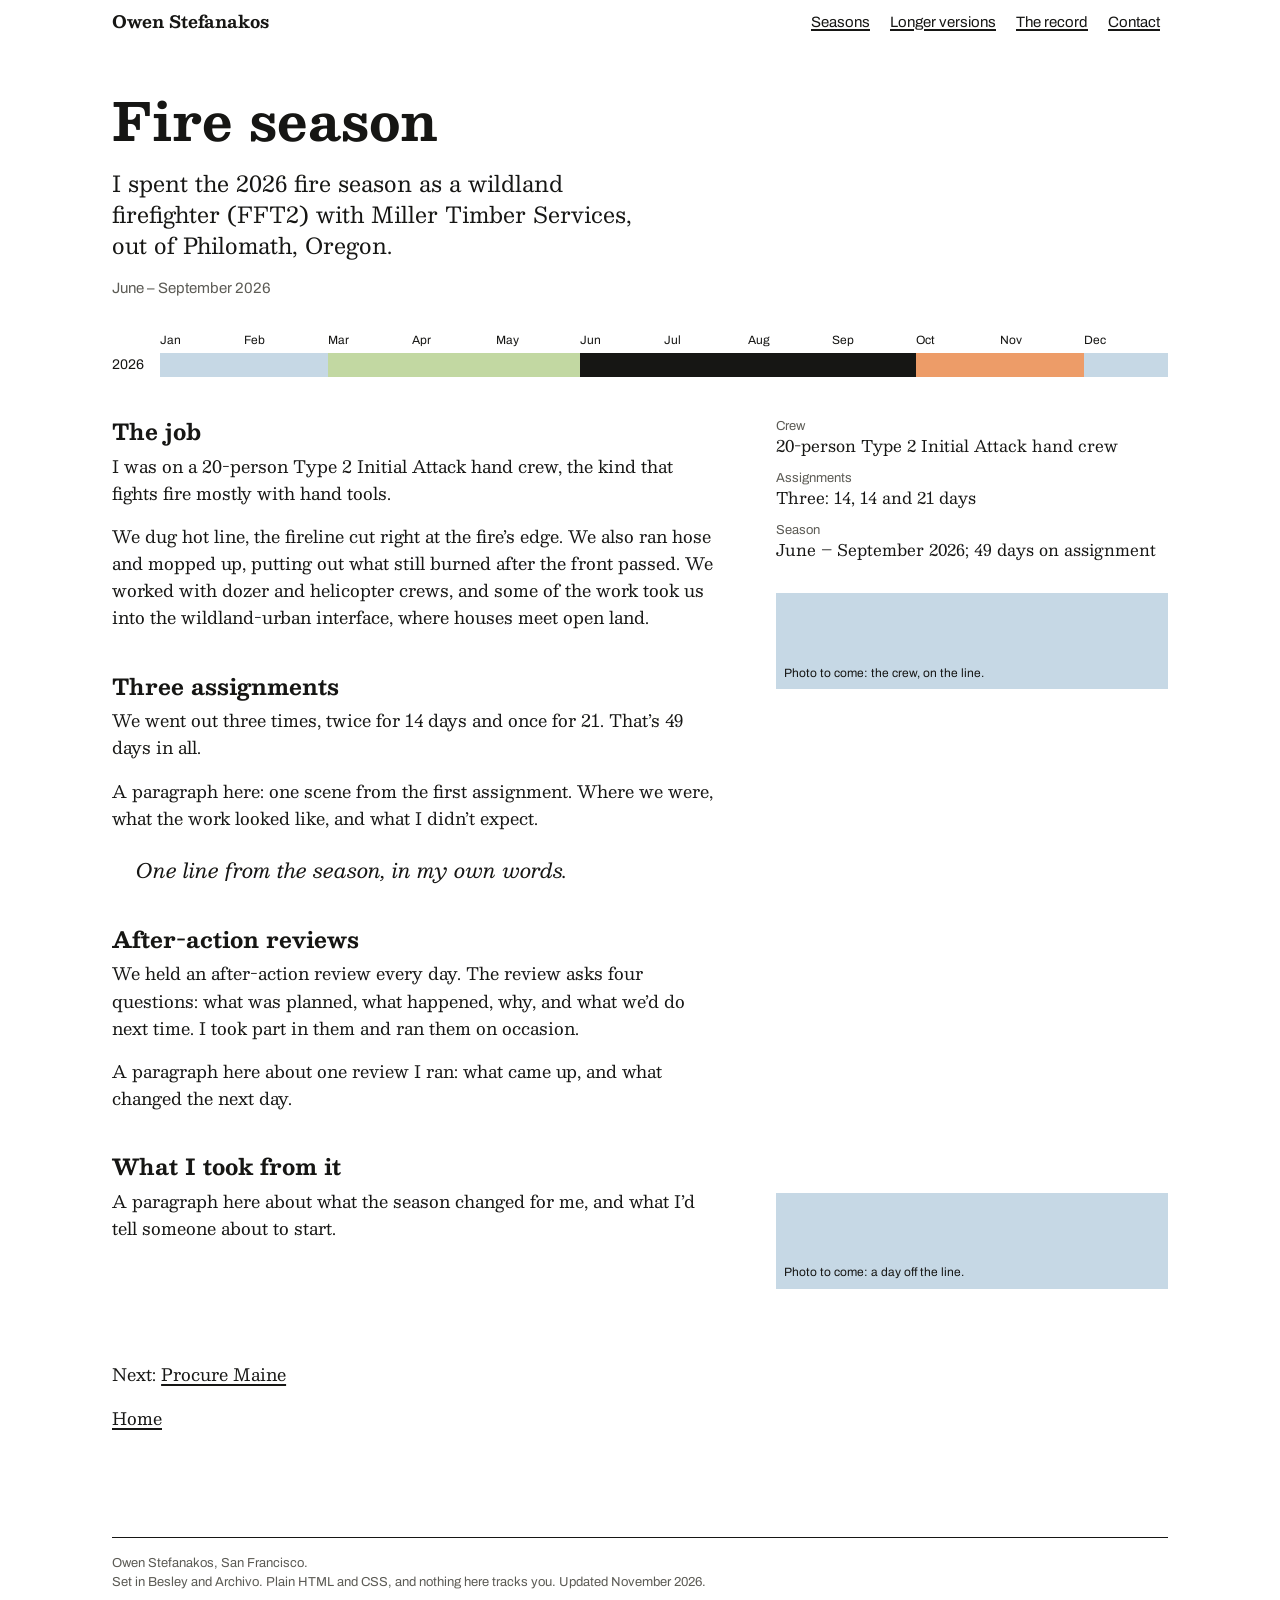
==== commit a5b18344: "Website copy in Owen's voice (from job-search-agent 6ad3672) Every page's copy rewritten to docs/voi" ====
--- a/fire-season/index.html
+++ b/fire-season/index.html
@@ -4,7 +4,7 @@
 <meta charset="utf-8">
 <meta name="viewport" content="width=device-width,initial-scale=1">
 <title>Fire season · Owen Stefanakos</title>
-<meta name="description" content="Owen Stefanakos on the 2026 wildland fire season: a 20-person hand crew, three assignments and 49 days on the line.">
+<meta name="description" content="Owen Stefanakos on his 2026 wildland fire season: three assignments and 49 days with a 20-person hand crew out of Philomath, Oregon.">
 <meta name="color-scheme" content="light dark">
 <meta name="theme-color" content="#ffffff" media="(prefers-color-scheme: light)">
 <meta name="theme-color" content="#131312" media="(prefers-color-scheme: dark)">
@@ -12,7 +12,7 @@
 <link rel="canonical" href="https://owenstef.github.io/fire-season/">
 <meta property="og:type" content="website">
 <meta property="og:title" content="Fire season · Owen Stefanakos">
-<meta property="og:description" content="Owen Stefanakos on the 2026 wildland fire season: a 20-person hand crew, three assignments and 49 days on the line.">
+<meta property="og:description" content="Owen Stefanakos on his 2026 wildland fire season: three assignments and 49 days with a 20-person hand crew out of Philomath, Oregon.">
 <meta property="og:url" content="https://owenstef.github.io/fire-season/">
 <meta property="og:image" content="https://owenstef.github.io/img/card.png">
 <meta property="og:image:width" content="1200">
@@ -44,7 +44,7 @@
 <article>
 <header class="pagehead">
 <h1>Fire season</h1>
-<p class="lede">Wildland Firefighter (FFT2), Miller Timber Services, Philomath, Oregon.</p>
+<p class="lede">I spent the 2026 fire season as a wildland firefighter (FFT2) with Miller Timber Services, out of Philomath, Oregon.</p>
 <p class="meta">June – September 2026</p>
 </header>
 <div class="strip big" aria-hidden="true">
@@ -57,26 +57,27 @@
 <dl>
 <div><dt>Crew</dt><dd>20-person Type 2 Initial Attack hand crew</dd></div>
 <div><dt>Assignments</dt><dd>Three: 14, 14 and 21 days</dd></div>
-<div><dt>Season</dt><dd>June – September 2026, 49 days in all</dd></div>
+<div><dt>Season</dt><dd>June – September 2026; 49 days on assignment</dd></div>
 </dl>
 </aside>
 
+<!-- DRAFT, OWEN: the sentences not marked fill are drafts from config/evidence.yml (fft2-crew, fft2-fireline, fft2-aar). The plain-English explanations of a hand crew, hot line, mopping up, the wildland-urban interface and an after-action review are mine; cut any you don't want. The fill paragraphs are yours to write. docs/voice.md "Website": open in a scene, name the place, give the real cost or the mistake, allow one dry line, end short. -->
 <h2 id="the-job">The job</h2>
-<p>I was a Wildland Firefighter (FFT2) with Miller Timber Services, based in Philomath, Oregon, from June to September 2026. I was on a 20-person Type 2 Initial Attack hand crew.</p>
+<p>I was on a 20-person Type 2 Initial Attack hand crew, the kind that fights fire mostly with hand tools.</p>
 <figure class="ph side" aria-label="Photo to come"><span class="fill">Photo to come: the crew, on the line.</span></figure>
-<p>On the line we dug hot line, ran hose lays and mopped up. We worked with dozer and helicopter crews, including in a wildland-urban interface.</p>
+<p>We dug hot line, the fireline cut right at the fire’s edge. We also ran hose and mopped up, putting out what still burned after the front passed. We worked with dozer and helicopter crews, and some of the work took us into the wildland-urban interface, where houses meet open land.</p>
 
 <h2 id="three-assignments">Three assignments</h2>
-<p>We went out three times: two assignments of 14 days and one of 21, 49 days in all.</p>
-<p class="fill">A paragraph here about what the first assignment was like, and what surprised me.</p>
+<p>We went out three times, twice for 14 days and once for 21. That’s 49 days in all.</p>
+<p class="fill">A paragraph here: one scene from the first assignment. Where we were, what the work looked like, and what I didn’t expect.</p>
 
 <blockquote>
-<p class="fill">A line from the season goes here, in my own words.</p>
+<p class="fill">One line from the season, in my own words.</p>
 </blockquote>
 
 <h2 id="after-action-reviews">After-action reviews</h2>
-<p>We held an after-action review every day. I took part in them, and on occasion I ran them.</p>
-<p class="fill">A paragraph here about what a good review sounded like, and what I took from running one.</p>
+<p>We held an after-action review every day. The review asks four questions: what was planned, what happened, why, and what we’d do next time. I took part in them and ran them on occasion.</p>
+<p class="fill">A paragraph here about one review I ran: what came up, and what changed the next day.</p>
 
 <h2 id="what-i-took-from-it">What I took from it</h2>
 <figure class="ph side" aria-label="Photo to come"><span class="fill">Photo to come: a day off the line.</span></figure>
@@ -93,7 +94,7 @@
 <footer class="wrap">
 <div class="foot">
 <p>Owen Stefanakos, San Francisco.</p>
-<p>Set in Besley and Archivo. Plain HTML and CSS; no tracking. Updated November 2026.</p>
+<p>Set in Besley and Archivo. Plain HTML and CSS, and nothing here tracks you. Updated November 2026.</p>
 </div>
 </footer>
 </body>
--- a/style.css
+++ b/style.css
@@ -151,7 +151,6 @@
 h3 { font-weight: 600; font-size: 1.25rem; line-height: 1.25; }
 section { margin-top: var(--gap); }
 section > p { max-width: var(--prose); }
-#seasons > p { max-width: none; }
 #seasons { margin-top: 3rem; }
 
 /* ---------- top line ---------- */
@@ -293,9 +292,14 @@
   background: var(--ink);
 }
 /* the second swatch is a small bracket, like a role in the chart */
+/* the led swatch is a thin solid band along the bottom, like a led bar in the chart */
+.key i.l { height: .3125rem; }
 .key i.o { height: .5rem; background: none; border: 2px solid var(--ink); border-top: 0; }
 
 
+/* the evidence above the chart: four short paragraphs, then room before the chart */
+.proof { max-width: var(--prose); display: grid; row-gap: .75rem; margin-top: .75rem; }
+.proof + .chart { margin-top: 2rem; }
 .chart {
   position: relative;
   margin-top: 1rem;
@@ -407,6 +411,16 @@
   border-top: 0;
 }
 .role .lb { padding: 0 .375rem calc(.3rem + 2px); }
+/* A led bar (something Owen ran) is a thin solid band along the bottom, 1px in at each end like a job; the label sits above it. */
+.led { color: var(--ink); align-items: flex-end; }
+.led:not(.short)::after {
+  content: "";
+  position: absolute;
+  left: 1px; right: 1px; bottom: 0;
+  height: .5rem;
+  background: var(--ink);
+}
+.led .lb { padding: 0 .375rem .625rem; }
 .lb {
   font-size: clamp(.71875rem, .5rem + .4vw, .8125rem);   /* a little smaller near 960px so labels fit */
   font-stretch: 88%;
@@ -430,6 +444,7 @@
   width: calc(100% * (var(--t) - var(--f) + 1) / (var(--r) - var(--f) + 1) - 2px);
   margin-inline: 1px;
 }
+.short.led::before { align-self: flex-end; height: .5rem; }
 .short.role::before {
   align-self: flex-end;
   height: .4rem;
@@ -441,6 +456,7 @@
 }
 .short .lb, .mark .lb { padding-inline: .5rem 0; }
 .short.role .lb { padding: 0 0 calc(.3rem + 2px) .5rem; }
+.short.led .lb { padding: 0 0 .625rem .5rem; }
 /* if a label is wider than its room (very large text), it wraps instead of sticking out */
 .short .lb, .mark .lb { white-space: normal; min-width: 0; }
 /* Mark: a single event, a dot at the start of the month and a label after it. */
@@ -470,9 +486,12 @@
   }
   .b.short { grid-column: var(--f) / calc(var(--t) + 1); }
   .b.short::before { width: calc(100% - 2px); }
-  .b.short.role::before { width: 100%; }
+  .b.short.led::before { align-self: flex-end; height: .5rem; }
+.short.role::before { width: 100%; }
   .b.mark { grid-column: var(--f) / calc(var(--f) + 1); justify-content: center; }   /* dot centred in its month */
   .role:not(.short)::after { border-width: 1.5px; }
+  .led:not(.short)::after { height: .25rem; }
+  .b.short.led::before { height: .25rem; }
 }
 @media (min-width: 60rem) {
   .b:not(.short):not(.mark) { overflow: hidden; }
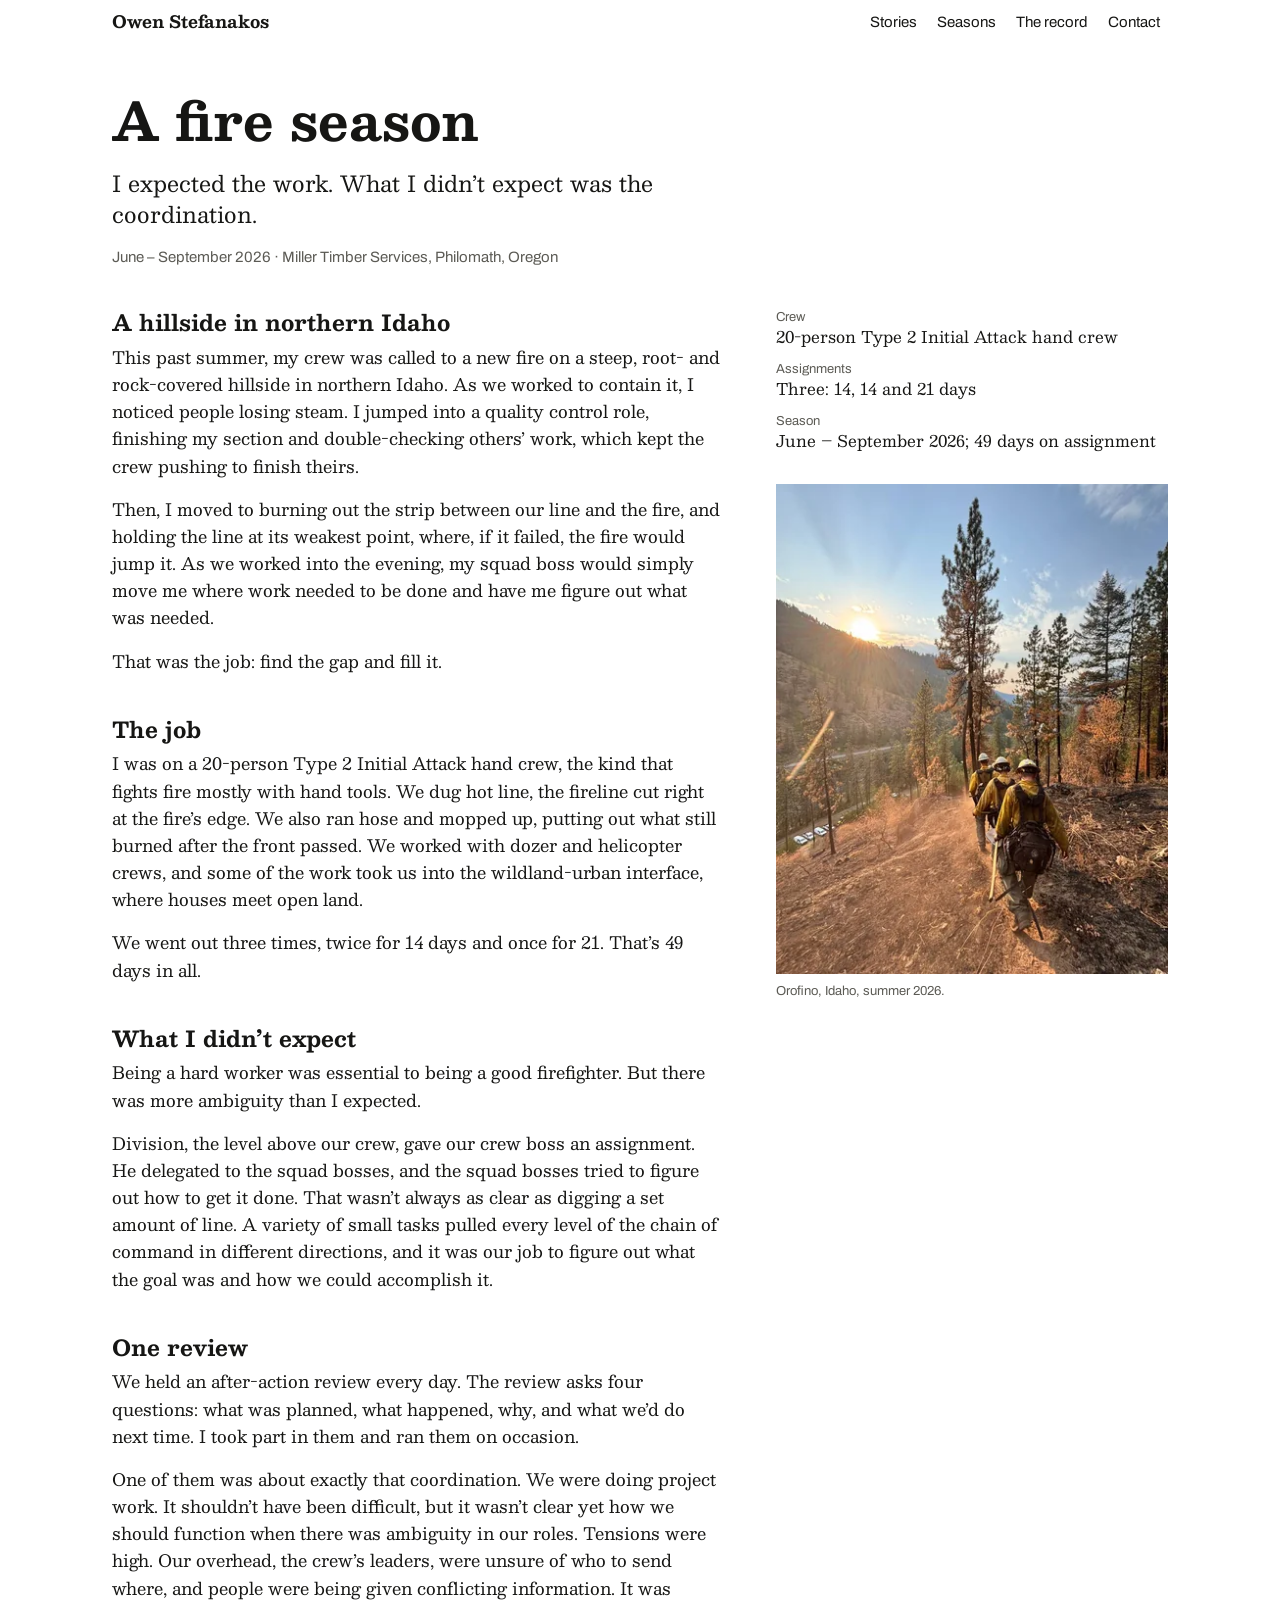
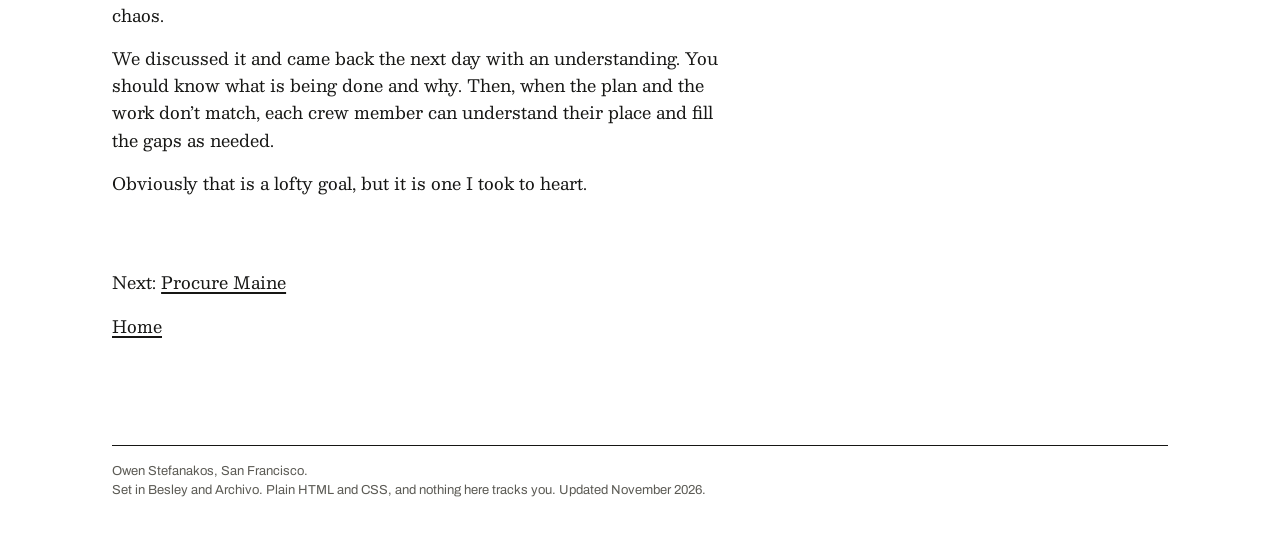
==== commit 3b478b94: "Site: all six pages written, home page redesigned, from job-search-agent 02b4dbc" ====
--- a/fire-season/index.html
+++ b/fire-season/index.html
@@ -3,7 +3,7 @@
 <head>
 <meta charset="utf-8">
 <meta name="viewport" content="width=device-width,initial-scale=1">
-<title>Fire season · Owen Stefanakos</title>
+<title>A fire season · Owen Stefanakos</title>
 <meta name="description" content="Owen Stefanakos on his 2026 wildland fire season: three assignments and 49 days with a 20-person hand crew out of Philomath, Oregon.">
 <meta name="color-scheme" content="light dark">
 <meta name="theme-color" content="#ffffff" media="(prefers-color-scheme: light)">
@@ -11,7 +11,7 @@
 <!-- The social card needs full addresses; nothing on the page itself loads from them. -->
 <link rel="canonical" href="https://owenstef.github.io/fire-season/">
 <meta property="og:type" content="website">
-<meta property="og:title" content="Fire season · Owen Stefanakos">
+<meta property="og:title" content="A fire season · Owen Stefanakos">
 <meta property="og:description" content="Owen Stefanakos on his 2026 wildland fire season: three assignments and 49 days with a 20-person hand crew out of Philomath, Oregon.">
 <meta property="og:url" content="https://owenstef.github.io/fire-season/">
 <meta property="og:image" content="https://owenstef.github.io/img/card.png">
@@ -32,8 +32,8 @@
 <a class="name" href="../">Owen Stefanakos</a>
 <nav aria-label="Sections">
 <ul>
+<li><a href="../#stories">Stories</a></li>
 <li><a href="../#seasons">Seasons</a></li>
-<li><a href="../#longer">Longer versions</a></li>
 <li><a href="../#record">The record</a></li>
 <li><a href="../#contact">Contact</a></li>
 </ul>
@@ -43,14 +43,10 @@
 <main id="main" class="wrap">
 <article>
 <header class="pagehead">
-<h1>Fire season</h1>
-<p class="lede">I spent the 2026 fire season as a wildland firefighter (FFT2) with Miller Timber Services, out of Philomath, Oregon.</p>
-<p class="meta">June – September 2026</p>
+<h1>A fire season</h1>
+<p class="lede">I expected the work. What I didn’t expect was the coordination.</p>
+<p class="meta">June – September 2026 · Miller Timber Services, Philomath, Oregon</p>
 </header>
-<div class="strip big" aria-hidden="true">
-<div class="mo"><span data-m="J">Jan</span><span data-m="F">Feb</span><span data-m="M">Mar</span><span data-m="A">Apr</span><span data-m="M">May</span><span data-m="J">Jun</span><span data-m="J">Jul</span><span data-m="A">Aug</span><span data-m="S">Sep</span><span data-m="O">Oct</span><span data-m="N">Nov</span><span data-m="D">Dec</span></div>
-<div class="sr"><span>2026</span><div><i class="sb f6 t9"></i></div></div>
-</div>
 
 <div class="body">
 <aside class="facts side" aria-label="Facts">
@@ -61,27 +57,26 @@
 </dl>
 </aside>
 
-<!-- DRAFT, OWEN: the sentences not marked fill are drafts from config/evidence.yml (fft2-crew, fft2-fireline, fft2-aar). The plain-English explanations of a hand crew, hot line, mopping up, the wildland-urban interface and an after-action review are mine; cut any you don't want. The fill paragraphs are yours to write. docs/voice.md "Website": open in a scene, name the place, give the real cost or the mistake, allow one dry line, end short. -->
+<!-- DRAFT, OWEN: the hillside scene is your MATS cover letter, word for word except "my wildland fire crew" became "my crew". "What I didn't expect" and "One review" are your words from the session (2026-11-16), trimmed and split into shorter sentences. Mine, to cut or change: "the level above our crew", "the crew's leaders", and "when the plan and the work don't match" (you said "approach incongruity"). "The job" is from config/evidence.yml (fft2-crew, fft2-fireline, fft2-aar) with plain-English explanations I added. The line "That was the job: find the gap and fill it." is mine, added because you asked the fire and restaurant pages to hammer that point. -->
+<h2 id="a-hillside">A hillside in northern Idaho</h2>
+<figure class="photo side"><img src="../img/fire-crew.webp" srcset="../img/fire-crew.webp 1x, ../img/fire-crew@2x.webp 2x" alt="Three firefighters in yellow shirts and helmets walk single file down a burned slope, tools in hand, with the sun low over a river valley." width="400" height="500"><figcaption>Orofino, Idaho, summer 2026.</figcaption></figure>
+<p>This past summer, my crew was called to a new fire on a steep, root- and rock-covered hillside in northern Idaho. As we worked to contain it, I noticed people losing steam. I jumped into a quality control role, finishing my section and double-checking others’ work, which kept the crew pushing to finish theirs.</p>
+<p>Then, I moved to burning out the strip between our line and the fire, and holding the line at its weakest point, where, if it failed, the fire would jump it. As we worked into the evening, my squad boss would simply move me where work needed to be done and have me figure out what was needed.</p>
+<p>That was the job: find the gap and fill it.</p>
+
 <h2 id="the-job">The job</h2>
-<p>I was on a 20-person Type 2 Initial Attack hand crew, the kind that fights fire mostly with hand tools.</p>
-<figure class="ph side" aria-label="Photo to come"><span class="fill">Photo to come: the crew, on the line.</span></figure>
-<p>We dug hot line, the fireline cut right at the fire’s edge. We also ran hose and mopped up, putting out what still burned after the front passed. We worked with dozer and helicopter crews, and some of the work took us into the wildland-urban interface, where houses meet open land.</p>
+<p>I was on a 20-person Type 2 Initial Attack hand crew, the kind that fights fire mostly with hand tools. We dug hot line, the fireline cut right at the fire’s edge. We also ran hose and mopped up, putting out what still burned after the front passed. We worked with dozer and helicopter crews, and some of the work took us into the wildland-urban interface, where houses meet open land.</p>
+<p>We went out three times, twice for 14 days and once for 21. That’s 49 days in all.</p>
 
-<h2 id="three-assignments">Three assignments</h2>
-<p>We went out three times, twice for 14 days and once for 21. That’s 49 days in all.</p>
-<p class="fill">A paragraph here: one scene from the first assignment. Where we were, what the work looked like, and what I didn’t expect.</p>
+<h2 id="what-i-didnt-expect">What I didn’t expect</h2>
+<p>Being a hard worker was essential to being a good firefighter. But there was more ambiguity than I expected.</p>
+<p>Division, the level above our crew, gave our crew boss an assignment. He delegated to the squad bosses, and the squad bosses tried to figure out how to get it done. That wasn’t always as clear as digging a set amount of line. A variety of small tasks pulled every level of the chain of command in different directions, and it was our job to figure out what the goal was and how we could accomplish it.</p>
 
-<blockquote>
-<p class="fill">One line from the season, in my own words.</p>
-</blockquote>
-
-<h2 id="after-action-reviews">After-action reviews</h2>
+<h2 id="one-review">One review</h2>
 <p>We held an after-action review every day. The review asks four questions: what was planned, what happened, why, and what we’d do next time. I took part in them and ran them on occasion.</p>
-<p class="fill">A paragraph here about one review I ran: what came up, and what changed the next day.</p>
-
-<h2 id="what-i-took-from-it">What I took from it</h2>
-<figure class="ph side" aria-label="Photo to come"><span class="fill">Photo to come: a day off the line.</span></figure>
-<p class="fill">A paragraph here about what the season changed for me, and what I’d tell someone about to start.</p>
+<p>One of them was about exactly that coordination. We were doing project work. It shouldn’t have been difficult, but it wasn’t clear yet how we should function when there was ambiguity in our roles. Tensions were high. Our overhead, the crew’s leaders, were unsure of who to send where, and people were being given conflicting information. It was chaos.</p>
+<p>We discussed it and came back the next day with an understanding. You should know what is being done and why. Then, when the plan and the work don’t match, each crew member can understand their place and fill the gaps as needed.</p>
+<p>Obviously that is a lofty goal, but it is one I took to heart.</p>
 </div>
 </article>
 
--- a/style.css
+++ b/style.css
@@ -8,11 +8,16 @@
   --paper: #ffffff;     /* page background */
   --ink: #161614;       /* text, bars, lines */
   --muted: #5c5b55;     /* small print: dates, places, captions */
-  --winter: #c6d8e5;    /* the four season fields behind the chart */
-  --spring: #c2d8a2;
-  --summer: #ffd42e;
+  --winter: #e8eff5;    /* the four season fields behind the chart: pale, so the bars are what you see */
+  --spring: #e9f1da;
+  --summer: #fff1b3;
+  --fall: #f9decb;
+  --winter-b: #9dbdd3;  /* the same four at full strength: only the thin band along the top of the chart */
+  --spring-b: #a5c77a;
+  --summer-b: #ffd42e;
+  --fall-b: #ed9c68;
   --hl: #ffd42e;        /* link highlighter: stays bright in the dark scheme too */
-  --fall: #ed9c68;
+  --rule: #d8d7d0;      /* hairlines between rows in a list */
   --line: #161614;      /* the one line over the footer */
   --serif: "Besley", "Besley Fallback", Georgia, serif;
   --sans: "Archivo", "Archivo Fallback", Arial, sans-serif;
@@ -30,10 +35,15 @@
     --paper: #131312;
     --ink: #edece7;
     --muted: #a3a29b;
-    --winter: #24425a;
-    --spring: #33522a;
-    --summer: #776000;
-    --fall: #713a1b;
+    --winter: #1a2630;
+    --spring: #1e2a19;
+    --summer: #2e290b;
+    --fall: #33211a;
+    --winter-b: #3f7096;
+    --spring-b: #5c8c49;
+    --summer-b: #c9a400;
+    --fall-b: #b96233;
+    --rule: #35352f;
   }
 }
 
@@ -151,7 +161,7 @@
 h3 { font-weight: 600; font-size: 1.25rem; line-height: 1.25; }
 section { margin-top: var(--gap); }
 section > p { max-width: var(--prose); }
-#seasons { margin-top: 3rem; }
+#stories { margin-top: 3.5rem; }
 
 /* ---------- top line ---------- */
 /* The home page has only the nav; the other pages put the name before it. */
@@ -178,6 +188,8 @@
   font-family: var(--sans);
   font-size: .9375rem;
 }
+.top ul a { text-decoration: none; }
+.top ul a:hover, .top ul a:focus-visible { text-decoration: underline; }
 .top ul a {
   display: inline-flex;
   align-items: center;
@@ -297,9 +309,6 @@
 .key i.o { height: .5rem; background: none; border: 2px solid var(--ink); border-top: 0; }
 
 
-/* the evidence above the chart: four short paragraphs, then room before the chart */
-.proof { max-width: var(--prose); display: grid; row-gap: .75rem; margin-top: .75rem; }
-.proof + .chart { margin-top: 2rem; }
 .chart {
   position: relative;
   margin-top: 1rem;
@@ -313,12 +322,19 @@
   position: absolute;
   top: 0; bottom: 0; right: 0;
   left: var(--yc);
-  background: linear-gradient(to right,
-    var(--winter) 0 16.667%,
-    var(--spring) 16.667% 41.667%,
-    var(--summer) 41.667% 66.667%,
-    var(--fall) 66.667% 91.667%,
-    var(--winter) 91.667% 100%);
+  background:
+    linear-gradient(to right,
+      var(--winter-b) 0 16.667%,
+      var(--spring-b) 16.667% 41.667%,
+      var(--summer-b) 41.667% 66.667%,
+      var(--fall-b) 66.667% 91.667%,
+      var(--winter-b) 91.667% 100%) top / 100% .3125rem no-repeat,
+    linear-gradient(to right,
+      var(--winter) 0 16.667%,
+      var(--spring) 16.667% 41.667%,
+      var(--summer) 41.667% 66.667%,
+      var(--fall) 66.667% 91.667%,
+      var(--winter) 91.667% 100%);
 }
 .chart > * { position: relative; }
 
@@ -326,7 +342,7 @@
 .hd {
   display: grid;
   grid-template-columns: var(--yc) repeat(12, minmax(0, 1fr));
-  padding-top: .5rem;
+  padding-top: .75rem;
 }
 .hd ol { display: contents; }
 .hd .seasons li {
@@ -387,7 +403,9 @@
   padding-block: .375rem;
 }
 @media (min-width: 60rem) {
-  .yr ol { grid-auto-rows: 1.65rem; row-gap: .25rem; }
+  .yr ol { grid-auto-rows: minmax(.5rem, auto); row-gap: .25rem; }
+  .b { min-height: 1.65rem; }
+  .b.cont { min-height: .5rem; }   /* an earlier year of a long role: the band alone, so its row is only as tall as the band */
 }
 
 /* A bar. Classes f1..f12 = first month, t1..t12 = last month, r1..r12 = where
@@ -497,64 +515,29 @@
   .b:not(.short):not(.mark) { overflow: hidden; }
 }
 
-/* ---------- strip: one year row, small on the home page, large (.big) on the pages of their own ---------- */
-
-.strip { display: grid; row-gap: .1875rem; }
-.sr { display: grid; grid-template-columns: 2.5rem minmax(0, 1fr); align-items: center; }
-.sr > span { font-family: var(--sans); font-size: .75rem; line-height: 1; color: var(--muted); }
-.sr > div {
+/* ---------- the stories: one row each, kind and year, title, the question it opens on ---------- */
+
+.stories { margin-top: 1.25rem; border-bottom: 1px solid var(--rule); }
+.stories li {
   display: grid;
-  grid-template-columns: repeat(12, minmax(0, 1fr));
-  height: .75rem;
-  background: linear-gradient(to right,
-    var(--winter) 0 16.667%,
-    var(--spring) 16.667% 41.667%,
-    var(--summer) 41.667% 66.667%,
-    var(--fall) 66.667% 91.667%,
-    var(--winter) 91.667% 100%);
-}
-.sb { grid-column: var(--f) / calc(var(--t) + 1); grid-row: 1; background: var(--ink); }
-.sb.mark {
-  grid-column: var(--f);
-  background: var(--ink);
-  width: .5rem; height: .5rem;
-  align-self: center;
-  border-radius: 50%;
-}
-
-/* the large strip: month names above, then one 1.5rem track per year */
-.strip.big { margin-block: 2rem 2.5rem; row-gap: .25rem; }
-.strip.big .mo {
-  display: grid;
-  grid-template-columns: repeat(12, minmax(0, 1fr));
-  margin-left: 3rem;
-  font-family: var(--sans);
-  line-height: 1.5;
-}
-.strip.big .mo span { font-size: .75rem; }
-@media (max-width: 47.99rem) {   /* one letter per month, from data-m */
-  .strip.big .mo span { font-size: 0; }
-  .strip.big .mo span::before { content: attr(data-m); font-size: .75rem; }
-}
-.strip.big .sr { grid-template-columns: 3rem minmax(0, 1fr); }
-.strip.big .sr + .sr { margin-top: .1875rem; }
-.strip.big .sr > span { font-size: .875rem; color: var(--ink); }
-.strip.big .sr > div { height: 1.5rem; }
-.strip.big .sb.mark { width: 1rem; height: 1rem; }
-
-/* ---------- the longer versions ---------- */
-
-.longer {
-  display: grid;
-  grid-template-columns: repeat(4, minmax(0, 1fr));
-  gap: 2rem 1.75rem;
-  margin-top: 1.5rem;
-}
-.longer article { display: flex; flex-direction: column; gap: .75rem; }
-.longer h3 { font-size: 1.25rem; font-weight: 600; }
-.longer p { font-size: 1rem; line-height: 1.5; }
-@media (max-width: 59.99rem) { .longer { grid-template-columns: repeat(2, minmax(0, 1fr)); } }
-@media (max-width: 33.99rem) { .longer { grid-template-columns: 1fr; } }
+  grid-template-columns: 9.5rem minmax(0, 21rem) minmax(0, 1fr);
+  column-gap: 1.25rem;
+  align-items: baseline;
+  padding-block: .875rem;
+  border-top: 1px solid var(--rule);
+}
+.stories .kind { font-family: var(--sans); font-size: .875rem; line-height: 1.5; color: var(--muted); }
+.stories h3 { font-size: 1.25rem; font-weight: 600; }
+.stories h3 a { padding-block: .25rem; }
+.stories p { max-width: 34rem; font-size: 1rem; line-height: 1.5; }
+@media (max-width: 59.99rem) {
+  .stories li { grid-template-columns: 9.5rem minmax(0, 1fr); }
+  .stories p { grid-column: 2; }
+}
+@media (max-width: 47.99rem) {
+  .stories li { grid-template-columns: minmax(0, 1fr); row-gap: .125rem; }
+  .stories p { grid-column: 1; }
+}
 
 /* ---------- the record ---------- */
 
@@ -563,7 +546,7 @@
 .rec h3 { font-weight: 700; font-size: 1.25rem; line-height: 1.5; }
 .rec .entry {
   display: grid;
-  grid-template-columns: 9.5rem minmax(0, 1fr) 11rem;
+  grid-template-columns: 9.5rem minmax(0, 36rem) minmax(0, 1fr);
   column-gap: 1.25rem;
   padding-block: .1875rem;
   font-size: 1rem;
@@ -571,7 +554,6 @@
 }
 .when, .where { font-family: var(--sans); font-size: .875rem; color: var(--muted); }
 .what strong { font-weight: 700; }
-.where { text-align: right; }
 .rec .entry > * { overflow-wrap: anywhere; }
 @media (max-width: 47.99rem) {
   .rec .yrow { grid-template-columns: minmax(0, 1fr); }
@@ -583,7 +565,7 @@
   }
   .what { grid-area: what; }
   .when { grid-area: when; }
-  .where { grid-area: where; text-align: left; }
+  .where { grid-area: where; }
   .where { margin-left: 1em; }
 }
 
@@ -643,6 +625,7 @@
    float right and fill the space from 3.5rem past the column to the right edge. */
 
 .body { --col: min(var(--prose), 100%); display: flow-root; }
+.pagehead + .body { margin-top: 2.5rem; }
 @media (min-width: 62rem) { .body { --col: min(var(--prose), 58%); } }
 .body > * { max-width: var(--col); }
 .body h2 {
@@ -671,6 +654,7 @@
 .facts dd { margin: 0; font-size: 1rem; line-height: 1.35; }
 .facts + h2 { margin-top: 0; }
 .ph.side { min-height: 6rem; }
+.photo.logo img { max-width: 15rem; outline: 1px solid var(--rule); }
 @media (min-width: 62rem) {
   .side {
     float: right;
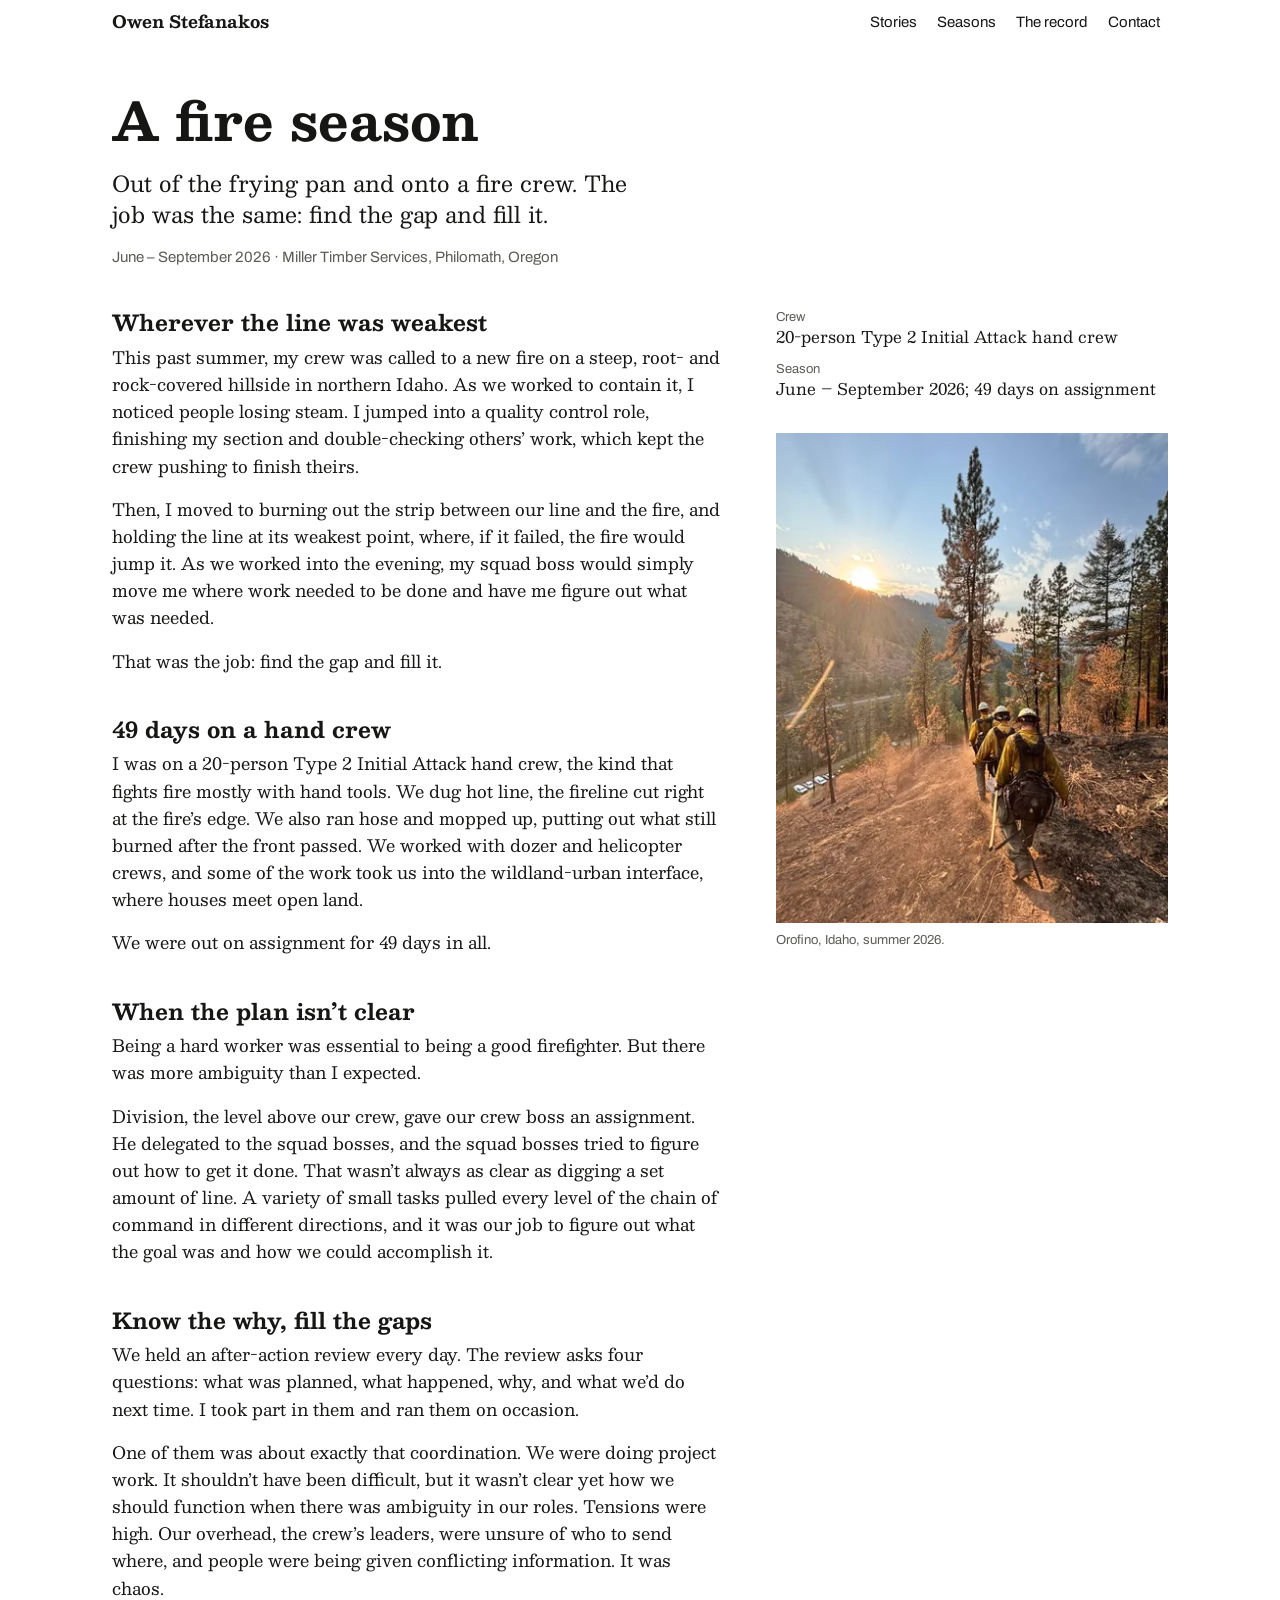
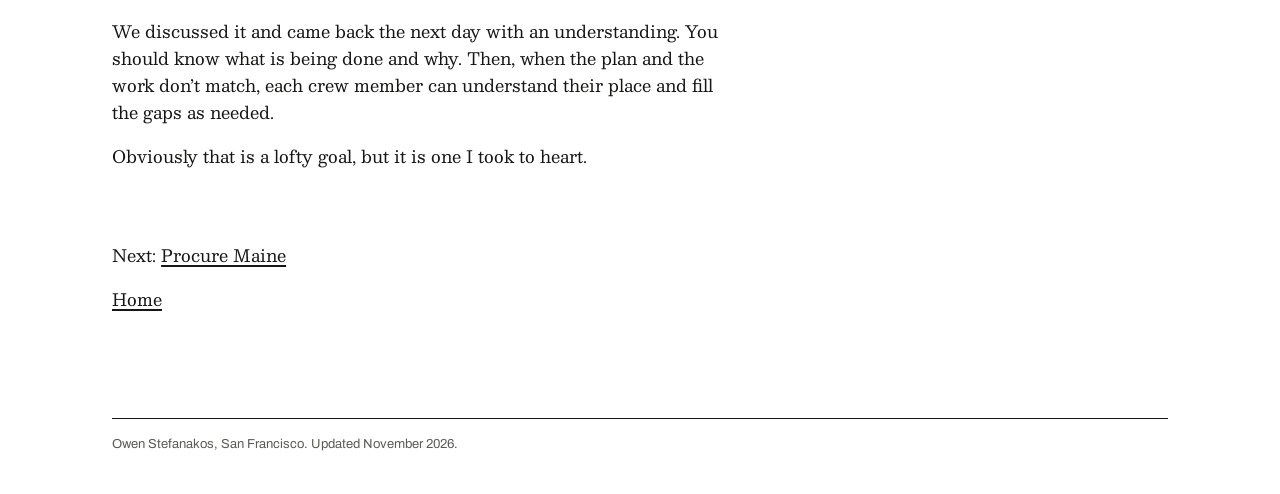
==== commit c079675a: "Site from job-search-agent cf0d264: new opener and Now line, story order, timeline, footer, copy ses" ====
--- a/fire-season/index.html
+++ b/fire-season/index.html
@@ -4,7 +4,7 @@
 <meta charset="utf-8">
 <meta name="viewport" content="width=device-width,initial-scale=1">
 <title>A fire season · Owen Stefanakos</title>
-<meta name="description" content="Owen Stefanakos on his 2026 wildland fire season: three assignments and 49 days with a 20-person hand crew out of Philomath, Oregon.">
+<meta name="description" content="Owen Stefanakos on his 2026 wildland fire season: 49 days with a 20-person hand crew out of Philomath, Oregon.">
 <meta name="color-scheme" content="light dark">
 <meta name="theme-color" content="#ffffff" media="(prefers-color-scheme: light)">
 <meta name="theme-color" content="#131312" media="(prefers-color-scheme: dark)">
@@ -12,7 +12,7 @@
 <link rel="canonical" href="https://owenstef.github.io/fire-season/">
 <meta property="og:type" content="website">
 <meta property="og:title" content="A fire season · Owen Stefanakos">
-<meta property="og:description" content="Owen Stefanakos on his 2026 wildland fire season: three assignments and 49 days with a 20-person hand crew out of Philomath, Oregon.">
+<meta property="og:description" content="Owen Stefanakos on his 2026 wildland fire season: 49 days with a 20-person hand crew out of Philomath, Oregon.">
 <meta property="og:url" content="https://owenstef.github.io/fire-season/">
 <meta property="og:image" content="https://owenstef.github.io/img/card.png">
 <meta property="og:image:width" content="1200">
@@ -44,7 +44,8 @@
 <article>
 <header class="pagehead">
 <h1>A fire season</h1>
-<p class="lede">I expected the work. What I didn’t expect was the coordination.</p>
+<!-- OWEN: the home-page line, used here too at your OK, 2026-11-17. -->
+<p class="lede">Out of the frying pan and onto a fire crew. The job was the same: find the gap and fill it.</p>
 <p class="meta">June – September 2026 · Miller Timber Services, Philomath, Oregon</p>
 </header>
 
@@ -52,27 +53,27 @@
 <aside class="facts side" aria-label="Facts">
 <dl>
 <div><dt>Crew</dt><dd>20-person Type 2 Initial Attack hand crew</dd></div>
-<div><dt>Assignments</dt><dd>Three: 14, 14 and 21 days</dd></div>
 <div><dt>Season</dt><dd>June – September 2026; 49 days on assignment</dd></div>
 </dl>
 </aside>
 
 <!-- DRAFT, OWEN: the hillside scene is your MATS cover letter, word for word except "my wildland fire crew" became "my crew". "What I didn't expect" and "One review" are your words from the session (2026-11-16), trimmed and split into shorter sentences. Mine, to cut or change: "the level above our crew", "the crew's leaders", and "when the plan and the work don't match" (you said "approach incongruity"). "The job" is from config/evidence.yml (fft2-crew, fft2-fireline, fft2-aar) with plain-English explanations I added. The line "That was the job: find the gap and fill it." is mine, added because you asked the fire and restaurant pages to hammer that point. -->
-<h2 id="a-hillside">A hillside in northern Idaho</h2>
+<!-- OWEN: the four section headers were drafted from your sentences on this page and approved by you on 2026-11-17. -->
+<h2 id="a-hillside">Wherever the line was weakest</h2>
 <figure class="photo side"><img src="../img/fire-crew.webp" srcset="../img/fire-crew.webp 1x, ../img/fire-crew@2x.webp 2x" alt="Three firefighters in yellow shirts and helmets walk single file down a burned slope, tools in hand, with the sun low over a river valley." width="400" height="500"><figcaption>Orofino, Idaho, summer 2026.</figcaption></figure>
 <p>This past summer, my crew was called to a new fire on a steep, root- and rock-covered hillside in northern Idaho. As we worked to contain it, I noticed people losing steam. I jumped into a quality control role, finishing my section and double-checking others’ work, which kept the crew pushing to finish theirs.</p>
 <p>Then, I moved to burning out the strip between our line and the fire, and holding the line at its weakest point, where, if it failed, the fire would jump it. As we worked into the evening, my squad boss would simply move me where work needed to be done and have me figure out what was needed.</p>
 <p>That was the job: find the gap and fill it.</p>
 
-<h2 id="the-job">The job</h2>
+<h2 id="the-job">49 days on a hand crew</h2>
 <p>I was on a 20-person Type 2 Initial Attack hand crew, the kind that fights fire mostly with hand tools. We dug hot line, the fireline cut right at the fire’s edge. We also ran hose and mopped up, putting out what still burned after the front passed. We worked with dozer and helicopter crews, and some of the work took us into the wildland-urban interface, where houses meet open land.</p>
-<p>We went out three times, twice for 14 days and once for 21. That’s 49 days in all.</p>
+<p>We were out on assignment for 49 days in all.</p>
 
-<h2 id="what-i-didnt-expect">What I didn’t expect</h2>
+<h2 id="what-i-didnt-expect">When the plan isn’t clear</h2>
 <p>Being a hard worker was essential to being a good firefighter. But there was more ambiguity than I expected.</p>
 <p>Division, the level above our crew, gave our crew boss an assignment. He delegated to the squad bosses, and the squad bosses tried to figure out how to get it done. That wasn’t always as clear as digging a set amount of line. A variety of small tasks pulled every level of the chain of command in different directions, and it was our job to figure out what the goal was and how we could accomplish it.</p>
 
-<h2 id="one-review">One review</h2>
+<h2 id="one-review">Know the why, fill the gaps</h2>
 <p>We held an after-action review every day. The review asks four questions: what was planned, what happened, why, and what we’d do next time. I took part in them and ran them on occasion.</p>
 <p>One of them was about exactly that coordination. We were doing project work. It shouldn’t have been difficult, but it wasn’t clear yet how we should function when there was ambiguity in our roles. Tensions were high. Our overhead, the crew’s leaders, were unsure of who to send where, and people were being given conflicting information. It was chaos.</p>
 <p>We discussed it and came back the next day with an understanding. You should know what is being done and why. Then, when the plan and the work don’t match, each crew member can understand their place and fill the gaps as needed.</p>
@@ -88,8 +89,7 @@
 
 <footer class="wrap">
 <div class="foot">
-<p>Owen Stefanakos, San Francisco.</p>
-<p>Set in Besley and Archivo. Plain HTML and CSS, and nothing here tracks you. Updated November 2026.</p>
+<p>Owen Stefanakos, San Francisco. Updated November 2026.</p>
 </div>
 </footer>
 </body>
--- a/style.css
+++ b/style.css
@@ -8,11 +8,11 @@
   --paper: #ffffff;     /* page background */
   --ink: #161614;       /* text, bars, lines */
   --muted: #5c5b55;     /* small print: dates, places, captions */
-  --winter: #e8eff5;    /* the four season fields behind the chart: pale, so the bars are what you see */
+  --winter: #e8eff5;    /* the four season tints behind the timeline: pale, so the bars are what you see */
   --spring: #e9f1da;
   --summer: #fff1b3;
   --fall: #f9decb;
-  --winter-b: #9dbdd3;  /* the same four at full strength: only the thin band along the top of the chart */
+  --winter-b: #9dbdd3;  /* the same four at full strength: only the thin band along the top of the timeline */
   --spring-b: #a5c77a;
   --summer-b: #ffd42e;
   --fall-b: #ed9c68;
@@ -25,10 +25,8 @@
   --prose: 38rem;       /* longest a line of reading text gets */
   --gap: clamp(3.5rem, 8vw, 6rem);   /* space between sections */
   --side: clamp(1.125rem, 4vw, 3rem);
-  --yc: 3.75rem;          /* width of the year column in the chart */
   color-scheme: light dark;
 }
-@media (min-width: 60rem) { :root { --yc: 4.5rem; } }
 
 @media (prefers-color-scheme: dark) {
   :root {
@@ -200,7 +198,8 @@
 @media (max-width: 30rem) {
   .top nav { flex-basis: 100%; }
   .top ul { justify-content: flex-start; column-gap: 0; margin-inline: -.5rem; }
-  .top ul a { padding-inline: .4rem; }
+  .top ul { font-size: .875rem; }
+  .top ul a { padding-inline: .3rem; }
 }
 
 /* ---------- masthead ---------- */
@@ -282,10 +281,14 @@
 @media (max-width: 47.99rem) { .ph { padding: .375rem; } }
 .photo img { width: 100%; height: auto; display: block; }
 
-/* ---------- the chart ---------- */
+/* ---------- the timeline ----------
+   One horizontal axis, January 2016 to December 2026, that scrolls sideways
+   inside .tl. 132 month columns of --mw each. A bar's class says where it goes:
+   y16..y26 + f1..f12 = the year and first month, e16..e26 + t1..t12 = the year
+   (omit when the same) and last month, l1..l5 = the lane (row). */
 
 .key {
-  margin-top: 1rem;
+  margin-top: .75rem;
   font-family: var(--sans);
   font-size: .875rem;
   color: var(--muted);
@@ -298,221 +301,111 @@
 .key i {
   display: inline-block;
   width: 1.5rem;
-  height: .75rem;
+  height: .5rem;
   margin-right: .375rem;
   flex: none;
   background: var(--ink);
 }
-/* the second swatch is a small bracket, like a role in the chart */
-/* the led swatch is a thin solid band along the bottom, like a led bar in the chart */
-.key i.l { height: .3125rem; }
+/* the led swatch is a thin band, the role swatch a small bracket, like the bars */
+.key i.l { height: .25rem; }
 .key i.o { height: .5rem; background: none; border: 2px solid var(--ink); border-top: 0; }
-
-
-.chart {
-  position: relative;
-  margin-top: 1rem;
-  font-family: var(--sans);
-  background: var(--paper);
-}
-/* The four season fields, painted once behind everything: one gradient
-   across the twelve month columns (Jan-Feb, Mar-May, Jun-Aug, Sep-Nov, Dec). */
-.chart::before {
-  content: "";
-  position: absolute;
-  top: 0; bottom: 0; right: 0;
-  left: var(--yc);
-  background:
+.key i.s { height: .75rem; background: var(--c); border: 1px solid var(--rule); }
+.key .cue { color: var(--ink); }
+
+.tl {
+  --yw: 14rem;                 /* one year */
+  --mw: calc(var(--yw) / 12);  /* one month */
+  --lane: 1.5rem;
+  margin-top: .75rem;
+  font-family: var(--sans);
+  direction: rtl;              /* a scroller that opens at its right (recent) end with no script; the content below is ltr again */
+  overflow-x: auto;
+  overscroll-behavior-x: contain;
+  scrollbar-width: thin;
+  scrollbar-color: var(--muted) var(--rule);
+}
+.tl-in {
+  direction: ltr;
+  display: grid;
+  grid-template-columns: repeat(132, var(--mw));
+  grid-template-rows: 1.75rem repeat(6, var(--lane));
+  width: max-content;
+  padding: 0 0 .375rem 0;      /* the tints run to the end of December 2026; the last labels (.back) read leftward so none runs past it */
+  background-clip: content-box;
+  background-origin: content-box;
+  background-repeat: repeat-x;
+  background-size: var(--yw) 100%, var(--yw) 100%, var(--yw) .3125rem;
+  background-image:
+    linear-gradient(to right, var(--rule) 0 1px, transparent 1px),
+    linear-gradient(to right,
+      var(--winter) 0 16.667%,
+      var(--spring) 16.667% 41.667%,
+      var(--summer) 41.667% 66.667%,
+      var(--fall) 66.667% 91.667%,
+      var(--winter) 91.667% 100%),
     linear-gradient(to right,
       var(--winter-b) 0 16.667%,
       var(--spring-b) 16.667% 41.667%,
       var(--summer-b) 41.667% 66.667%,
       var(--fall-b) 66.667% 91.667%,
-      var(--winter-b) 91.667% 100%) top / 100% .3125rem no-repeat,
-    linear-gradient(to right,
-      var(--winter) 0 16.667%,
-      var(--spring) 16.667% 41.667%,
-      var(--summer) 41.667% 66.667%,
-      var(--fall) 66.667% 91.667%,
-      var(--winter) 91.667% 100%);
-}
-.chart > * { position: relative; }
-
-/* Header: season names, then month names, on the same twelve columns. */
-.hd {
-  display: grid;
-  grid-template-columns: var(--yc) repeat(12, minmax(0, 1fr));
-  padding-top: .75rem;
-}
-.hd ol { display: contents; }
-.hd .seasons li {
-  font-weight: 600;
-  font-size: .875rem;
-  line-height: 1.5;
-  padding-left: .375rem;
+      var(--winter-b) 91.667% 100%);
+}
+.tl-in > ol { display: contents; }
+
+/* Year numerals along the top, each at its January. */
+.yl {
+  grid-row: 1;
+  grid-column: calc(var(--y) * 12 + 1) / span 12;
+  padding: .5rem 0 0 .375rem;
+  font-weight: 700;
+  font-size: 1rem;
+  line-height: 1;
+}
+
+/* A bar: the line sits at the foot of its lane, the label above it. */
+.b {
+  --e: var(--y);
+  position: relative;
+  grid-column: calc(var(--y) * 12 + var(--f)) / calc(var(--e) * 12 + var(--t) + 1);
+  min-width: 0;
+  color: var(--ink);
+}
+.b::after { content: ""; position: absolute; left: 1px; right: 1px; bottom: 0; }
+.job::after { height: .5rem; background: var(--ink); }                 /* paid work or a business: solid */
+.led::after { height: .25rem; background: var(--ink); }                /* a role held a year or more: thin band */
+.role::after { left: 0; right: 0; height: .4rem; border: 2px solid var(--ink); border-top: 0; }   /* school, boards, terms abroad: bracket */
+.mark { --t: var(--f); }
+.mark::after { width: .5rem; height: .5rem; right: auto; border-radius: 50%; background: var(--ink); }   /* a single date: a dot */
+.lb {
+  position: absolute;
+  left: 0;
+  bottom: .675rem;
+  font-size: .8125rem;
+  font-stretch: 88%;
+  line-height: 1;
   white-space: nowrap;
 }
-.hd .months li {
-  font-size: 0;                  /* narrow screens: one letter, from data-m */
-  line-height: 1.5;
-  padding-left: .375rem;
-  padding-bottom: .125rem;
-}
-.hd .months li::before { content: attr(data-m); font-size: .75rem; }
-.s-w  { grid-column: 2 / 4; }
-.s-sp { grid-column: 4 / 7; }
-.s-su { grid-column: 7 / 10; }
-.s-f  { grid-column: 10 / 13; }
-.hd .months li:first-child { grid-column: 2; }
-@media (min-width: 60rem) {
-  .hd .months li { font-size: .75rem; }
-  .hd .months li::before { content: none; }
-}
-@media (max-width: 29.99rem) { .hd .seasons { display: none; } }
+.mark .lb { left: .75rem; bottom: .0625rem; }
+.back .lb { left: auto; right: 0; text-align: right; }                 /* a label that would run past the end of 2026 reads leftward from its bar */
+.mark.back .lb { right: calc(100% + .25rem); }
+.lb b { font-weight: 600; }
+.lb span { font-weight: 400; margin-left: .25rem; }
+
+.l1 { grid-row: 2; } .l2 { grid-row: 3; } .l3 { grid-row: 4; } .l4 { grid-row: 5; } .l5 { grid-row: 6; } .l6 { grid-row: 7; }
+.y16{--y:0}.y17{--y:1}.y18{--y:2}.y19{--y:3}.y20{--y:4}.y21{--y:5}
+.y22{--y:6}.y23{--y:7}.y24{--y:8}.y25{--y:9}.y26{--y:10}
+.e16{--e:0}.e17{--e:1}.e18{--e:2}.e19{--e:3}.e20{--e:4}.e21{--e:5}
+.e22{--e:6}.e23{--e:7}.e24{--e:8}.e25{--e:9}.e26{--e:10}
+.f1{--f:1}.f2{--f:2}.f3{--f:3}.f4{--f:4}.f5{--f:5}.f6{--f:6}
+.f7{--f:7}.f8{--f:8}.f9{--f:9}.f10{--f:10}.f11{--f:11}.f12{--f:12}
+.t1{--t:1}.t2{--t:2}.t3{--t:3}.t4{--t:4}.t5{--t:5}.t6{--t:6}
+.t7{--t:7}.t8{--t:8}.t9{--t:9}.t10{--t:10}.t11{--t:11}.t12{--t:12}
+
 @media (max-width: 15rem) {   /* only at extreme zoom */
-  .hd .months { display: none; }
   .top ul { margin-inline: 0; }
   .top ul a { padding-inline: .1rem; }
   .mast { grid-template-columns: minmax(0, 1fr) 3rem; }
   .mast-side .portrait { width: 3rem; }
-}
-@media (max-width: 59.99rem) { .hd .seasons li { font-size: .75rem; padding-left: .25rem; } .hd .months li { padding-left: .25rem; } }
-
-/* One year: numeral on the paper, then twelve month columns of bars. */
-.yr {
-  display: grid;
-  grid-template-columns: var(--yc) minmax(0, 1fr);
-  border-top: 3px solid var(--paper);
-}
-.y {
-  align-self: stretch;
-  padding-top: .375rem;
-  background: var(--paper);
-  font-weight: 700;
-  font-size: 1.25rem;
-  line-height: 1;
-}
-@media (min-width: 60rem) { .y { line-height: 1.65rem; } }
-.hd + .yr { border-top-width: 3px; }
-.yr ol {
-  display: grid;
-  grid-template-columns: repeat(12, minmax(0, 1fr));
-  grid-auto-rows: .5rem;
-  grid-auto-flow: row dense;
-  row-gap: .1875rem;
-  padding-block: .375rem;
-}
-@media (min-width: 60rem) {
-  .yr ol { grid-auto-rows: minmax(.5rem, auto); row-gap: .25rem; }
-  .b { min-height: 1.65rem; }
-  .b.cont { min-height: .5rem; }   /* an earlier year of a long role: the band alone, so its row is only as tall as the band */
-}
-
-/* A bar. Classes f1..f12 = first month, t1..t12 = last month, r1..r12 = where
-   the room for a label ends (short bars and marks only). */
-.b {
-  position: relative;
-  grid-column: var(--f) / calc(var(--t) + 1);
-  display: flex;
-  align-items: center;
-  min-width: 0;
-}
-.job { background: var(--ink); color: var(--paper); margin-inline: 1px; }   /* 1px in at each end: neighbours never touch */
-/* A role is a bracket: a 2px line along the bottom with a tick at each end. */
-.role { color: var(--ink); align-items: flex-end; }
-.role:not(.short)::after {
-  content: "";
-  position: absolute;
-  left: 0; right: 0; bottom: 0;
-  height: .4rem;
-  border: 2px solid var(--ink);
-  border-top: 0;
-}
-.role .lb { padding: 0 .375rem calc(.3rem + 2px); }
-/* A led bar (something Owen ran) is a thin solid band along the bottom, 1px in at each end like a job; the label sits above it. */
-.led { color: var(--ink); align-items: flex-end; }
-.led:not(.short)::after {
-  content: "";
-  position: absolute;
-  left: 1px; right: 1px; bottom: 0;
-  height: .5rem;
-  background: var(--ink);
-}
-.led .lb { padding: 0 .375rem .625rem; }
-.lb {
-  font-size: clamp(.71875rem, .5rem + .4vw, .8125rem);   /* a little smaller near 960px so labels fit */
-  font-stretch: 88%;
-  line-height: 1;
-  white-space: nowrap;
-  padding-inline: .5rem;
-}
-.lb b { font-weight: 600; }
-.lb span { font-weight: 400; margin-left: .25rem; }
-
-/* Short bar: too short for its label, so the label sits to the right, on the
-   field. The li spans the extra room; ::before draws the bar over f..t only. */
-.b.short, .b.mark { grid-column: var(--f) / calc(var(--r) + 1); background: none; border: 0; color: var(--ink); }
-.b.short::before, .b.mark::before {
-  content: "";
-  flex: none;
-  align-self: stretch;
-  background: var(--ink);
-}
-.short::before {
-  width: calc(100% * (var(--t) - var(--f) + 1) / (var(--r) - var(--f) + 1) - 2px);
-  margin-inline: 1px;
-}
-.short.led::before { align-self: flex-end; height: .5rem; }
-.short.role::before {
-  align-self: flex-end;
-  height: .4rem;
-  margin: 0;
-  width: calc(100% * (var(--t) - var(--f) + 1) / (var(--r) - var(--f) + 1));
-  background: none;
-  border: 2px solid var(--ink);
-  border-top: 0;
-}
-.short .lb, .mark .lb { padding-inline: .5rem 0; }
-.short.role .lb { padding: 0 0 calc(.3rem + 2px) .5rem; }
-.short.led .lb { padding: 0 0 .625rem .5rem; }
-/* if a label is wider than its room (very large text), it wraps instead of sticking out */
-.short .lb, .mark .lb { white-space: normal; min-width: 0; }
-/* Mark: a single event, a dot at the start of the month and a label after it. */
-.b.mark::before {
-  width: .5rem;
-  height: .5rem;
-  align-self: center;
-  border-radius: 50%;
-}
-
-/* Month and bar positions. */
-.f1{--f:1}.f2{--f:2}.f3{--f:3}.f4{--f:4}.f5{--f:5}.f6{--f:6}
-.f7{--f:7}.f8{--f:8}.f9{--f:9}.f10{--f:10}.f11{--f:11}.f12{--f:12}
-.t1{--t:1}.t2{--t:2}.t3{--t:3}.t4{--t:4}.t5{--t:5}.t6{--t:6}
-.t7{--t:7}.t8{--t:8}.t9{--t:9}.t10{--t:10}.t11{--t:11}.t12{--t:12}
-.r1{--r:1}.r2{--r:2}.r3{--r:3}.r4{--r:4}.r5{--r:5}.r6{--r:6}
-.r7{--r:7}.r8{--r:8}.r9{--r:9}.r10{--r:10}.r11{--r:11}.r12{--r:12}
-
-/* Narrow screens: the chart becomes a small picture; the record gives the words. */
-@media (max-width: 59.99rem) {
-  .lb {
-    position: absolute;
-    width: 1px; height: 1px;
-    overflow: hidden;
-    clip-path: inset(50%);
-    padding: 0;
-  }
-  .b.short { grid-column: var(--f) / calc(var(--t) + 1); }
-  .b.short::before { width: calc(100% - 2px); }
-  .b.short.led::before { align-self: flex-end; height: .5rem; }
-.short.role::before { width: 100%; }
-  .b.mark { grid-column: var(--f) / calc(var(--f) + 1); justify-content: center; }   /* dot centred in its month */
-  .role:not(.short)::after { border-width: 1.5px; }
-  .led:not(.short)::after { height: .25rem; }
-  .b.short.led::before { height: .25rem; }
-}
-@media (min-width: 60rem) {
-  .b:not(.short):not(.mark) { overflow: hidden; }
 }
 
 /* ---------- the stories: one row each, kind and year, title, the question it opens on ---------- */
@@ -527,8 +420,12 @@
   border-top: 1px solid var(--rule);
 }
 .stories .kind { font-family: var(--sans); font-size: .875rem; line-height: 1.5; color: var(--muted); }
-.stories h3 { font-size: 1.25rem; font-weight: 600; }
-.stories h3 a { padding-block: .25rem; }
+.stories h3 { font-size: 1.25rem; font-weight: 600; line-height: 1.4; }
+/* The yellow is painted on the link's whole content box, which is taller than the line (34px of yellow on a 28px line at 20px type), so on a two-line title line two's yellow covered the descenders of line one, and the .25rem of vertical padding made it worse. The highlight is now a band 76% of that box, which is shorter than the line. */
+.stories h3 a { padding-block: 0; }
+.stories h3 a:hover, .stories h3 a:focus-visible {
+  background: linear-gradient(to bottom, transparent 12%, var(--hl) 12% 88%, transparent 88%);
+}
 .stories p { max-width: 34rem; font-size: 1rem; line-height: 1.5; }
 @media (max-width: 59.99rem) {
   .stories li { grid-template-columns: 9.5rem minmax(0, 1fr); }
@@ -546,7 +443,7 @@
 .rec h3 { font-weight: 700; font-size: 1.25rem; line-height: 1.5; }
 .rec .entry {
   display: grid;
-  grid-template-columns: 9.5rem minmax(0, 36rem) minmax(0, 1fr);
+  grid-template-columns: 9.5rem minmax(0, 36rem) minmax(7.5rem, 1fr);
   column-gap: 1.25rem;
   padding-block: .1875rem;
   font-size: 1rem;
@@ -554,7 +451,8 @@
 }
 .when, .where { font-family: var(--sans); font-size: .875rem; color: var(--muted); }
 .what strong { font-weight: 700; }
-.rec .entry > * { overflow-wrap: anywhere; }
+.rec .entry > * { overflow-wrap: break-word; }   /* not "anywhere": that lets a column shrink to one letter */
+.when { white-space: nowrap; }
 @media (max-width: 47.99rem) {
   .rec .yrow { grid-template-columns: minmax(0, 1fr); }
   .rec .entry {
@@ -569,10 +467,9 @@
   .where { margin-left: 1em; }
 }
 
+.passion ul { margin-top: 1rem; max-width: var(--prose); display: grid; gap: .5rem; }
 .small { margin-top: 2.5rem; }
-.small h3 { font-weight: 600; margin-bottom: .5rem; }
-.small ul { max-width: var(--prose); display: grid; gap: .5rem; }
-.small p { margin-top: 1.25rem; max-width: var(--prose); }
+.small p { max-width: var(--prose); }
 
 /* ---------- contact and footer ---------- */
 
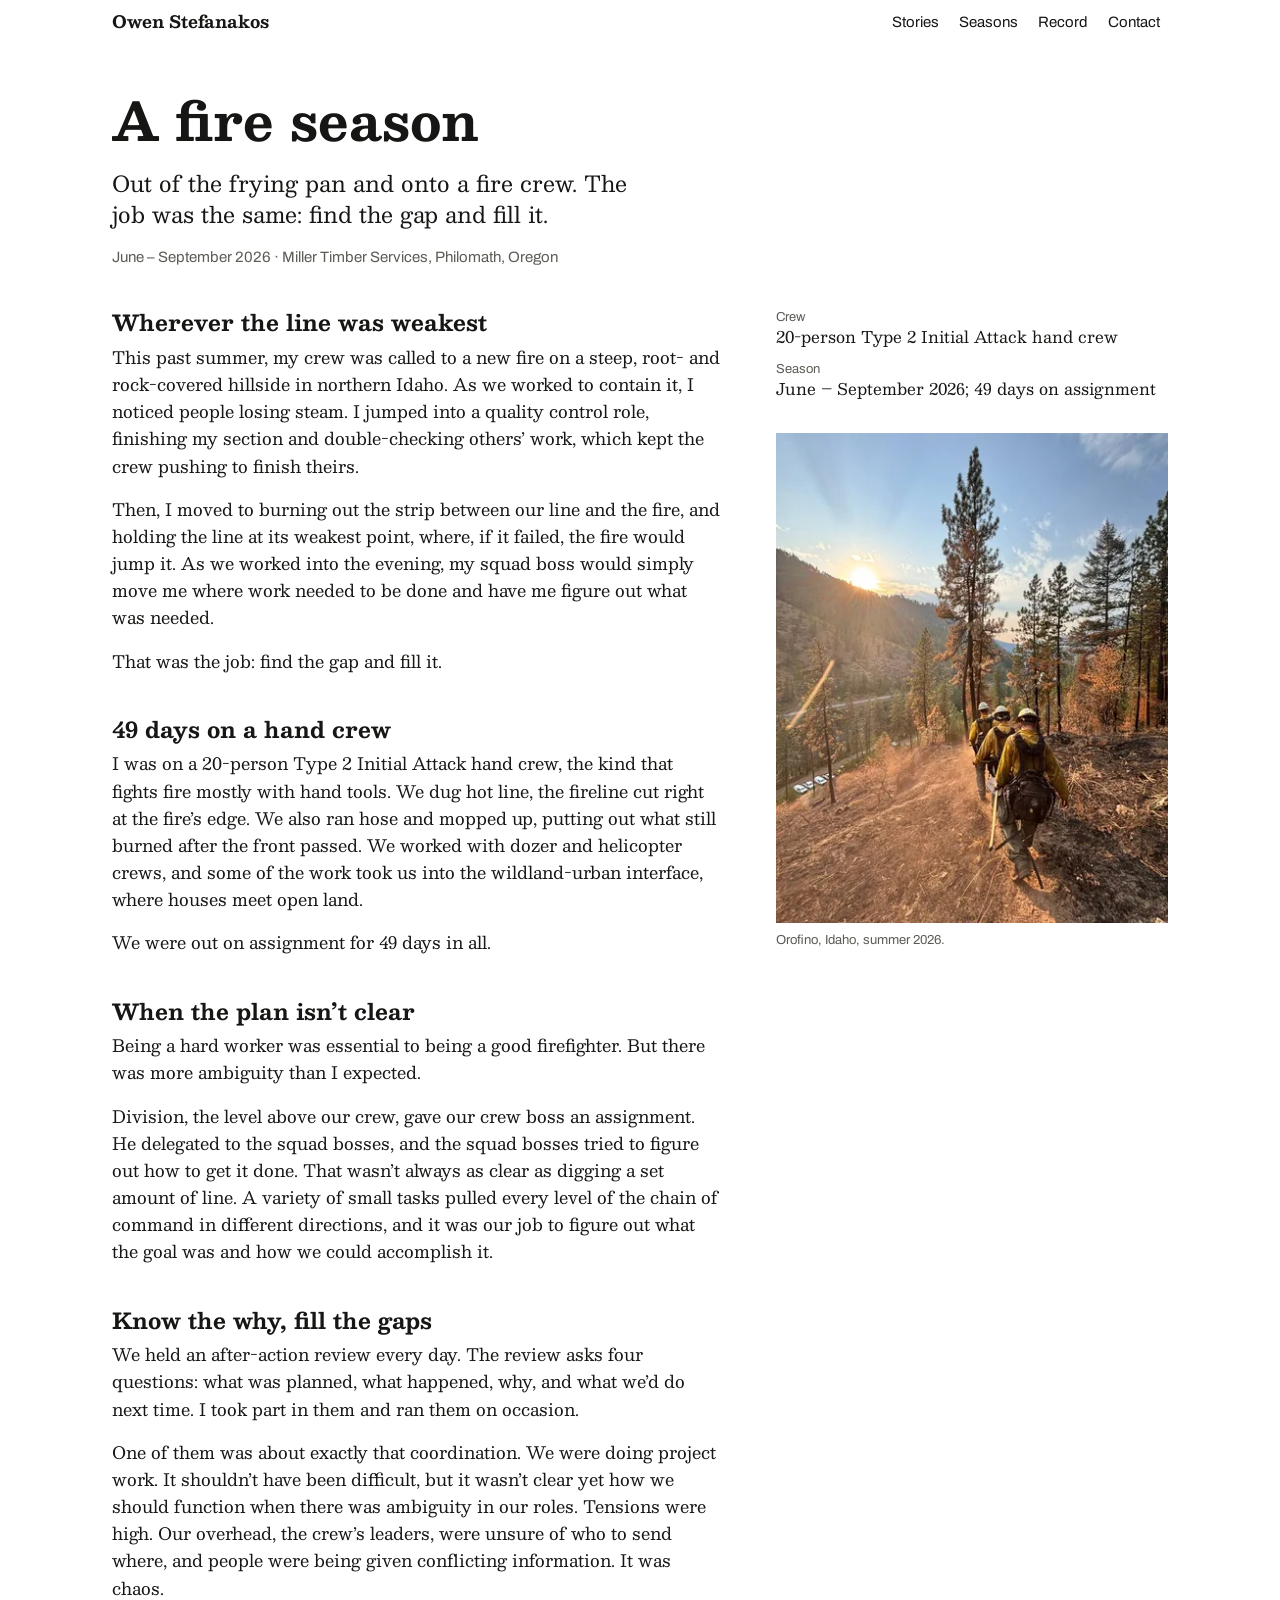
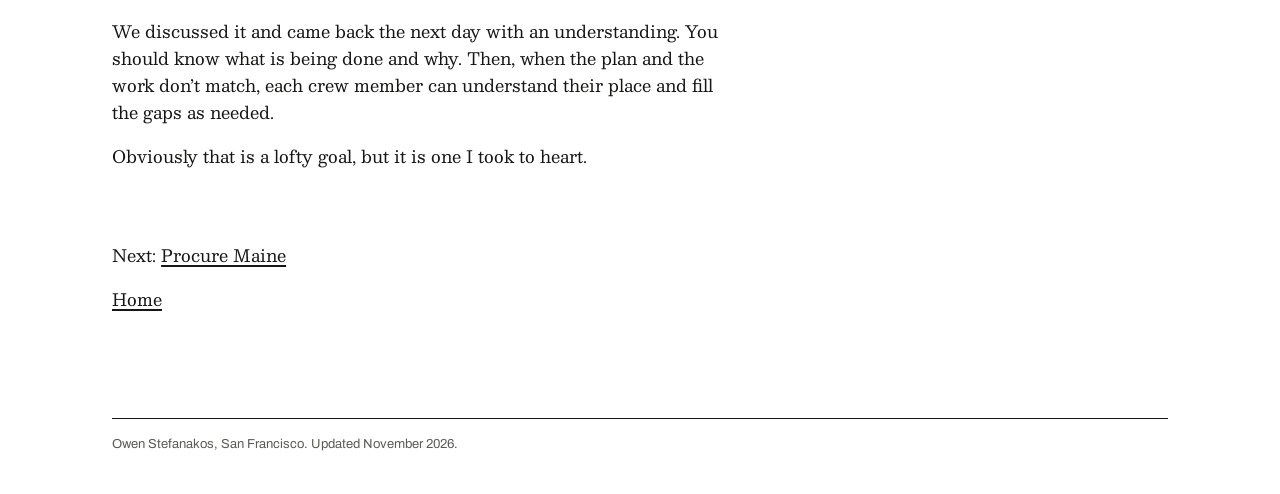
==== commit ddab8ab7: "Publish job-search-agent 02a995e: version 10 structure (new preview card, job search page without sc" ====
--- a/fire-season/index.html
+++ b/fire-season/index.html
@@ -14,10 +14,10 @@
 <meta property="og:title" content="A fire season · Owen Stefanakos">
 <meta property="og:description" content="Owen Stefanakos on his 2026 wildland fire season: 49 days with a 20-person hand crew out of Philomath, Oregon.">
 <meta property="og:url" content="https://owenstef.github.io/fire-season/">
-<meta property="og:image" content="https://owenstef.github.io/img/card.png">
+<meta property="og:image" content="https://owenstef.github.io/img/preview.png">
 <meta property="og:image:width" content="1200">
 <meta property="og:image:height" content="630">
-<meta property="og:image:alt" content="Owen Stefanakos">
+<meta property="og:image:alt" content="Owen Stefanakos written in large type on a white card, with one line about him beneath and his portrait photograph on the right.">
 <meta name="twitter:card" content="summary_large_image">
 <link rel="icon" href="../img/favicon.png" type="image/png" sizes="32x32">
 <link rel="apple-touch-icon" href="../img/apple-touch-icon.png">
@@ -33,8 +33,8 @@
 <nav aria-label="Sections">
 <ul>
 <li><a href="../#stories">Stories</a></li>
-<li><a href="../#seasons">Seasons</a></li>
-<li><a href="../#record">The record</a></li>
+<li class="nav-seasons"><a href="../#seasons">Seasons</a></li>
+<li><a href="../#record">Record</a></li>
 <li><a href="../#contact">Contact</a></li>
 </ul>
 </nav>
--- a/style.css
+++ b/style.css
@@ -224,8 +224,8 @@
   font-size: clamp(1.1875rem, 1rem + .9vw, 1.5rem);
   line-height: 1.4;
 }
-.now { grid-column: 1 / 9; max-width: var(--prose); margin-top: 1rem; }
-.now b { font-weight: 700; }
+.now { grid-column: 1 / 9; max-width: var(--prose); margin-top: 1.5rem; padding-top: 1.25rem; border-top: 1px solid var(--rule); }
+.now b { display: table; margin-bottom: .75rem; padding: .125rem .5rem; background: var(--hl); color: #1a1a1a; font-family: var(--sans); font-size: .875rem; font-weight: 700; letter-spacing: .08em; text-transform: uppercase; }
 
 /* Portrait slot and the three contact lines, bottom-aligned with the text. */
 .mast-side {
@@ -290,19 +290,19 @@
 .key {
   margin-top: .75rem;
   font-family: var(--sans);
-  font-size: .875rem;
+  font-size: .75rem;
   color: var(--muted);
   max-width: none;
   display: flex;
   flex-wrap: wrap;
-  gap: .25rem 1.25rem;
+  gap: .25rem .5rem;
 }
 .key span { display: inline-flex; align-items: baseline; }
 .key i {
   display: inline-block;
-  width: 1.5rem;
+  width: 1rem;
   height: .5rem;
-  margin-right: .375rem;
+  margin-right: .25rem;
   flex: none;
   background: var(--ink);
 }
@@ -453,6 +453,9 @@
 .what strong { font-weight: 700; }
 .rec .entry > * { overflow-wrap: break-word; }   /* not "anywhere": that lets a column shrink to one letter */
 .when { white-space: nowrap; }
+/* the fold for the oldest years: its summary is set like a year heading */
+.earlier summary { font-weight: 700; font-size: 1.25rem; line-height: 1.5; min-height: 2.75rem; padding-block: .4375rem; cursor: pointer; }
+.earlier .yrow { margin-top: 1.75rem; }
 @media (max-width: 47.99rem) {
   .rec .yrow { grid-template-columns: minmax(0, 1fr); }
   .rec .entry {
@@ -467,7 +470,8 @@
   .where { margin-left: 1em; }
 }
 
-.passion ul { margin-top: 1rem; max-width: var(--prose); display: grid; gap: .5rem; }
+.passion ul { margin-top: 1rem; max-width: var(--prose); display: grid; gap: 0; }
+.passion li { padding-block: .1875rem; font-size: 1rem; line-height: 1.5; }   /* the type, size and spacing of a Record entry's .what */
 .small { margin-top: 2.5rem; }
 .small p { max-width: var(--prose); }
 
@@ -572,17 +576,6 @@
   color: var(--muted);
 }
 .body > figure.wide { max-width: none; clear: both; margin: 2rem 0; }   /* the whole width: column and margin */
-.body > figure.narrow { max-width: 20rem; margin: 2rem 0; }
-.shot picture { display: block; }
-.shot img {
-  display: block;
-  width: 100%;
-  max-width: 56.25rem;
-  height: auto;
-  outline: 1px solid var(--muted);
-}
-figure.narrow .shot img { max-width: 20rem; }
-@media (max-width: 760px) { .shot img { max-width: 24.375rem; } figure.narrow .shot img { max-width: 20rem; } }
 
 /* the diagram: boxes outlined in ink, the one highlighted box in the highlighter yellow */
 .diagram { display: block; width: 100%; height: auto; }
@@ -603,3 +596,6 @@
 .next { clear: both; max-width: var(--prose); margin-top: 3rem; }
 .next p { display: flex; align-items: center; gap: .3em; min-height: 2.75rem; }
 .next a { display: inline-flex; align-items: center; min-height: 2.75rem; }
+
+/* phones: the timeline needs sideways scrolling, so it and its nav link are left out; the Record carries the same lines */
+@media (max-width: 47.99rem) { #seasons, .nav-seasons { display: none; } }
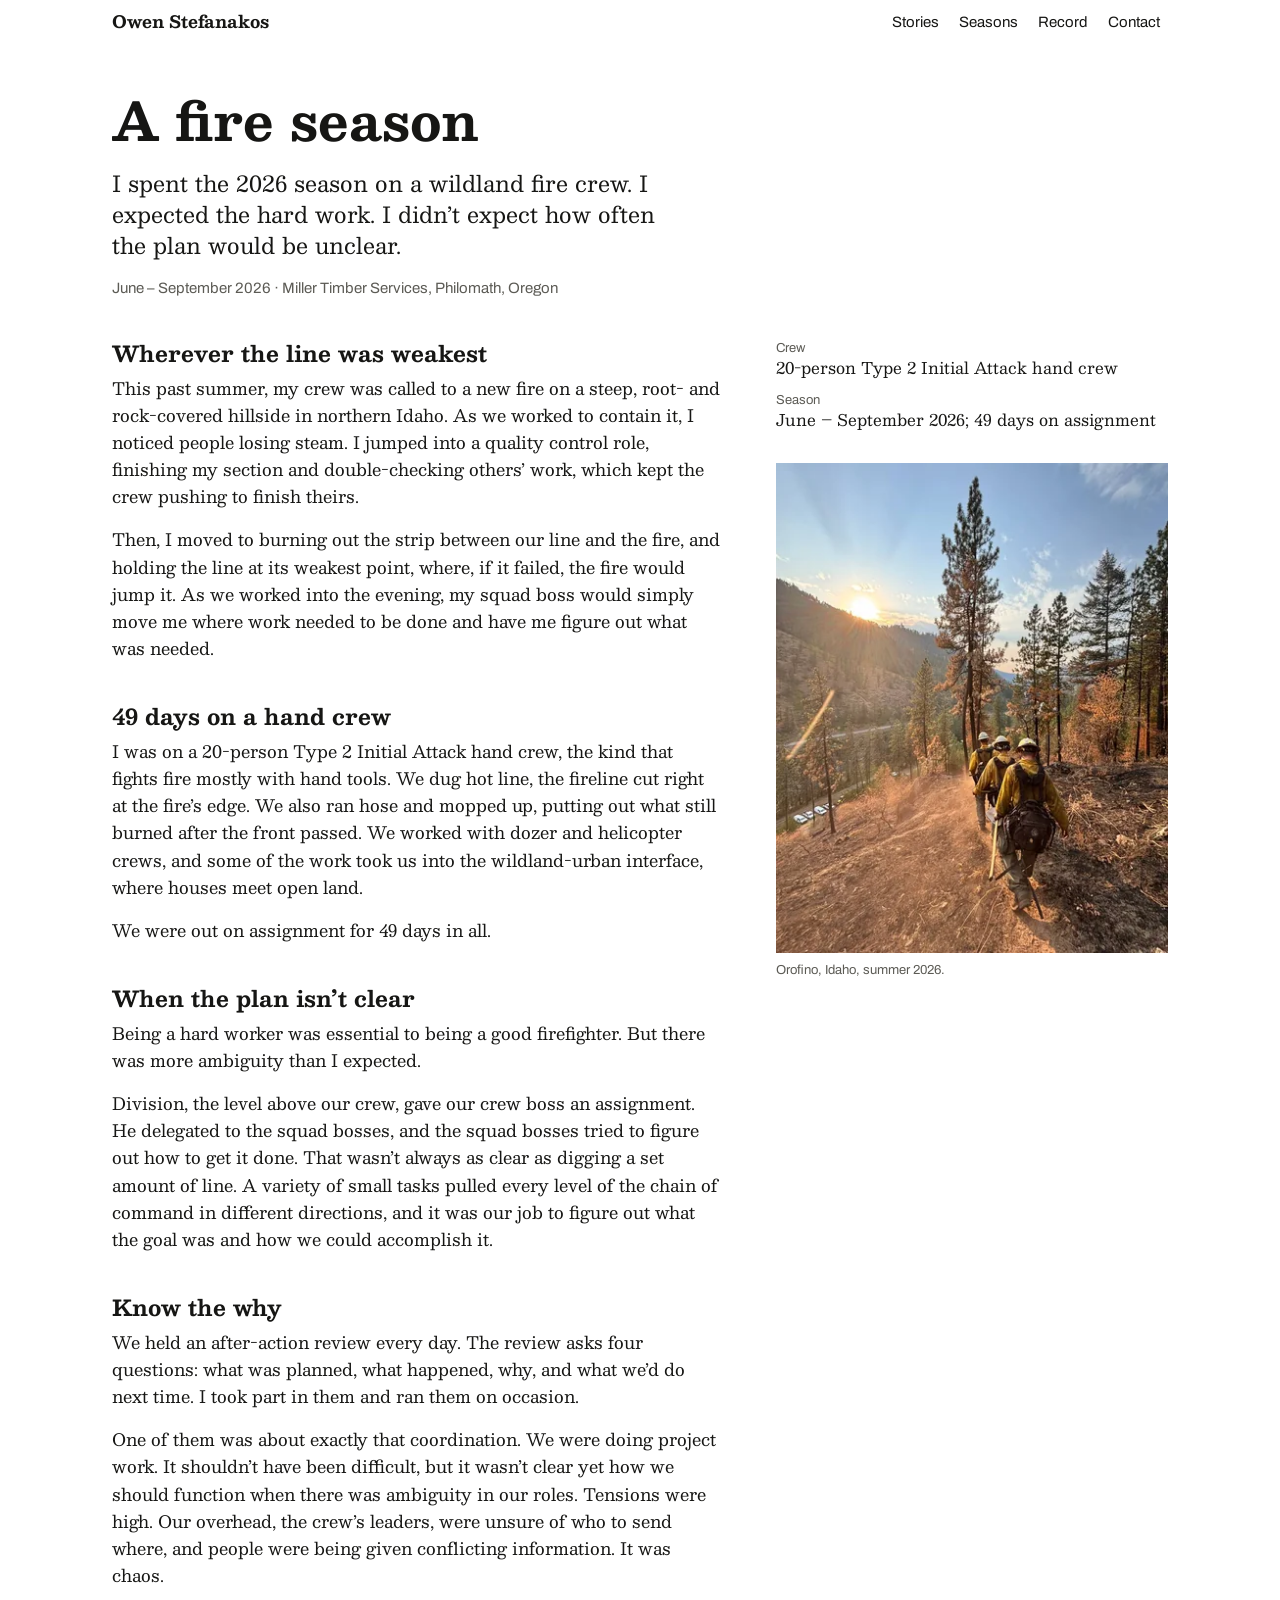
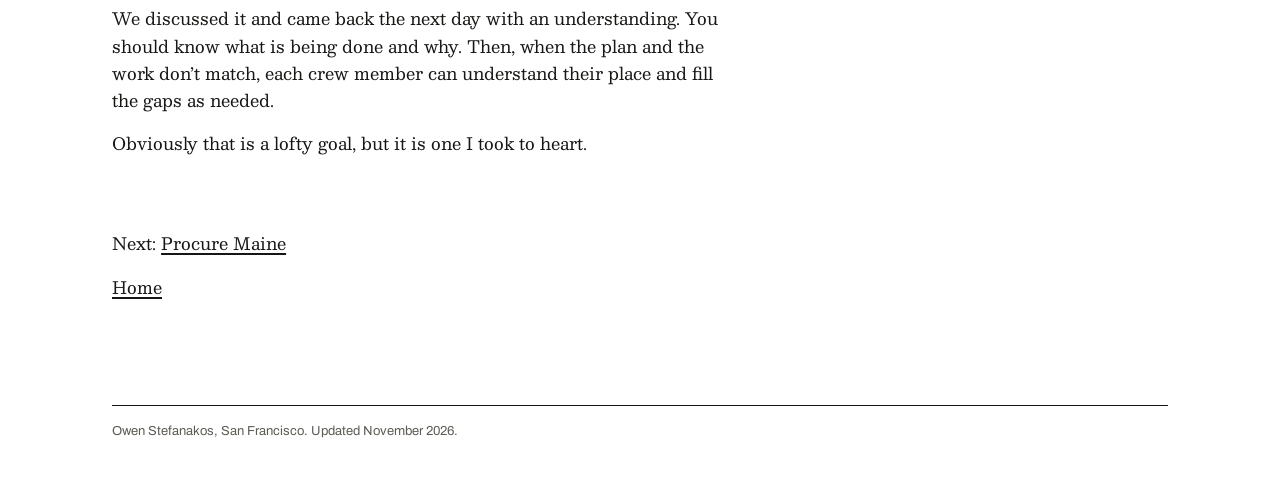
==== commit f5ecea7a: "Gap-and-grout motif on the kitchens page only; plain fire teaser and lede (from job-search-agent fef" ====
--- a/fire-season/index.html
+++ b/fire-season/index.html
@@ -44,8 +44,8 @@
 <article>
 <header class="pagehead">
 <h1>A fire season</h1>
-<!-- OWEN: the home-page line, used here too at your OK, 2026-11-17. -->
-<p class="lede">Out of the frying pan and onto a fire crew. The job was the same: find the gap and fill it.</p>
+<!-- OWEN: approved 2026-11-19. replaces the frying-pan line (2026-11-19). Mine, built from your "more ambiguity than I expected" further down. -->
+<p class="lede">I spent the 2026 season on a wildland fire crew. I expected the hard work. I didn’t expect how often the plan would be unclear.</p>
 <p class="meta">June – September 2026 · Miller Timber Services, Philomath, Oregon</p>
 </header>
 
@@ -63,7 +63,7 @@
 <figure class="photo side"><img src="../img/fire-crew.webp" srcset="../img/fire-crew.webp 1x, ../img/fire-crew@2x.webp 2x" alt="Three firefighters in yellow shirts and helmets walk single file down a burned slope, tools in hand, with the sun low over a river valley." width="400" height="500"><figcaption>Orofino, Idaho, summer 2026.</figcaption></figure>
 <p>This past summer, my crew was called to a new fire on a steep, root- and rock-covered hillside in northern Idaho. As we worked to contain it, I noticed people losing steam. I jumped into a quality control role, finishing my section and double-checking others’ work, which kept the crew pushing to finish theirs.</p>
 <p>Then, I moved to burning out the strip between our line and the fire, and holding the line at its weakest point, where, if it failed, the fire would jump it. As we worked into the evening, my squad boss would simply move me where work needed to be done and have me figure out what was needed.</p>
-<p>That was the job: find the gap and fill it.</p>
+<!-- OWEN: approved 2026-11-19. cut "That was the job: find the gap and fill it." (mine, not yours); the squad-boss sentence now ends the scene. -->
 
 <h2 id="the-job">49 days on a hand crew</h2>
 <p>I was on a 20-person Type 2 Initial Attack hand crew, the kind that fights fire mostly with hand tools. We dug hot line, the fireline cut right at the fire’s edge. We also ran hose and mopped up, putting out what still burned after the front passed. We worked with dozer and helicopter crews, and some of the work took us into the wildland-urban interface, where houses meet open land.</p>
@@ -73,7 +73,8 @@
 <p>Being a hard worker was essential to being a good firefighter. But there was more ambiguity than I expected.</p>
 <p>Division, the level above our crew, gave our crew boss an assignment. He delegated to the squad bosses, and the squad bosses tried to figure out how to get it done. That wasn’t always as clear as digging a set amount of line. A variety of small tasks pulled every level of the chain of command in different directions, and it was our job to figure out what the goal was and how we could accomplish it.</p>
 
-<h2 id="one-review">Know the why, fill the gaps</h2>
+<!-- OWEN: approved 2026-11-19. header was "Know the why, fill the gaps" (you approved it 2026-11-17); trimmed so the gap line stays on the kitchens page. Your "fill the gaps as needed" below is unchanged. Put it back if you prefer. -->
+<h2 id="one-review">Know the why</h2>
 <p>We held an after-action review every day. The review asks four questions: what was planned, what happened, why, and what we’d do next time. I took part in them and ran them on occasion.</p>
 <p>One of them was about exactly that coordination. We were doing project work. It shouldn’t have been difficult, but it wasn’t clear yet how we should function when there was ambiguity in our roles. Tensions were high. Our overhead, the crew’s leaders, were unsure of who to send where, and people were being given conflicting information. It was chaos.</p>
 <p>We discussed it and came back the next day with an understanding. You should know what is being done and why. Then, when the plan and the work don’t match, each crew member can understand their place and fill the gaps as needed.</p>
--- a/style.css
+++ b/style.css
@@ -285,7 +285,7 @@
    One horizontal axis, January 2016 to December 2026, that scrolls sideways
    inside .tl. 132 month columns of --mw each. A bar's class says where it goes:
    y16..y26 + f1..f12 = the year and first month, e16..e26 + t1..t12 = the year
-   (omit when the same) and last month, l1..l5 = the lane (row). */
+   (omit when the same) and last month, l1..l7 = the lane (row). */
 
 .key {
   margin-top: .75rem;
@@ -315,7 +315,7 @@
 .tl {
   --yw: 14rem;                 /* one year */
   --mw: calc(var(--yw) / 12);  /* one month */
-  --lane: 1.5rem;
+  --lane: 2rem;
   margin-top: .75rem;
   font-family: var(--sans);
   direction: rtl;              /* a scroller that opens at its right (recent) end with no script; the content below is ltr again */
@@ -328,7 +328,7 @@
   direction: ltr;
   display: grid;
   grid-template-columns: repeat(132, var(--mw));
-  grid-template-rows: 1.75rem repeat(6, var(--lane));
+  grid-template-rows: 1.75rem repeat(7, var(--lane));
   width: max-content;
   padding: 0 0 .375rem 0;      /* the tints run to the end of December 2026; the last labels (.back) read leftward so none runs past it */
   background-clip: content-box;
@@ -391,7 +391,7 @@
 .lb b { font-weight: 600; }
 .lb span { font-weight: 400; margin-left: .25rem; }
 
-.l1 { grid-row: 2; } .l2 { grid-row: 3; } .l3 { grid-row: 4; } .l4 { grid-row: 5; } .l5 { grid-row: 6; } .l6 { grid-row: 7; }
+.l1 { grid-row: 2; } .l2 { grid-row: 3; } .l3 { grid-row: 4; } .l4 { grid-row: 5; } .l5 { grid-row: 6; } .l6 { grid-row: 7; } .l7 { grid-row: 8; }
 .y16{--y:0}.y17{--y:1}.y18{--y:2}.y19{--y:3}.y20{--y:4}.y21{--y:5}
 .y22{--y:6}.y23{--y:7}.y24{--y:8}.y25{--y:9}.y26{--y:10}
 .e16{--e:0}.e17{--e:1}.e18{--e:2}.e19{--e:3}.e20{--e:4}.e21{--e:5}
